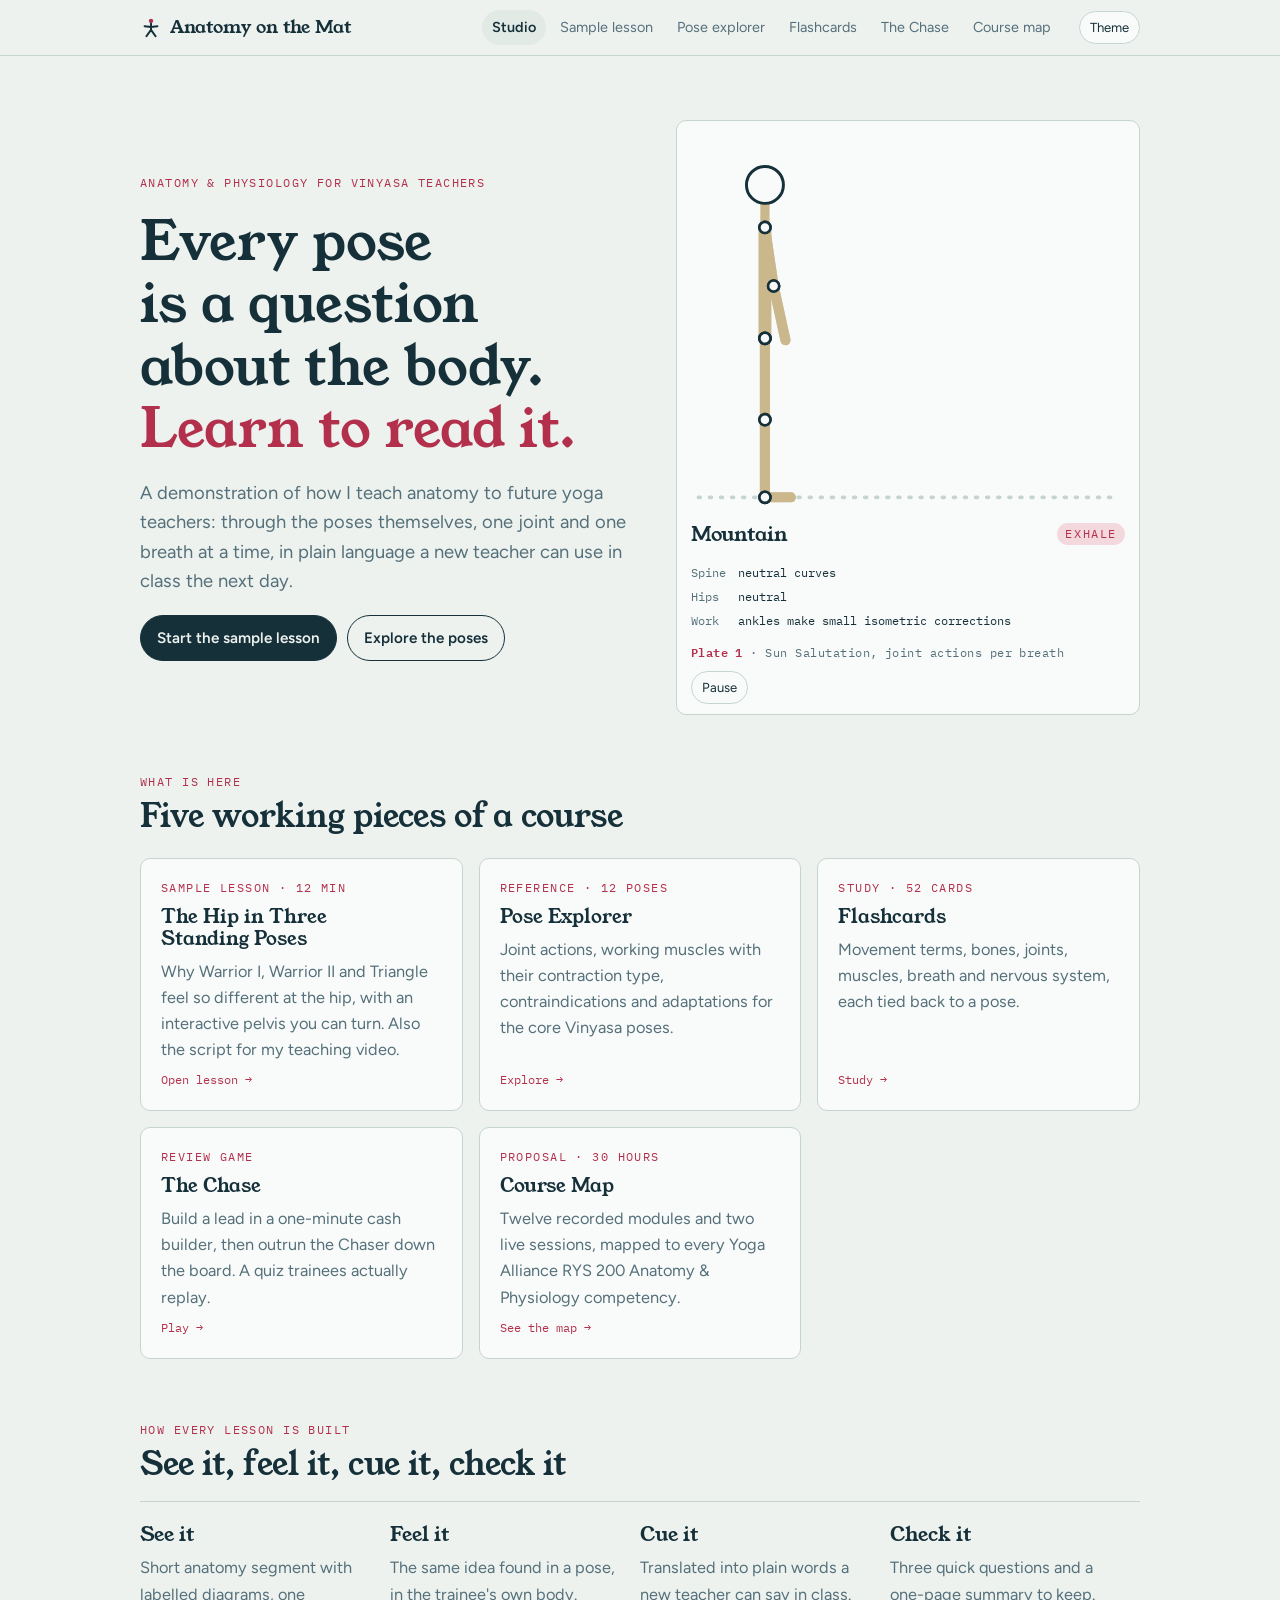
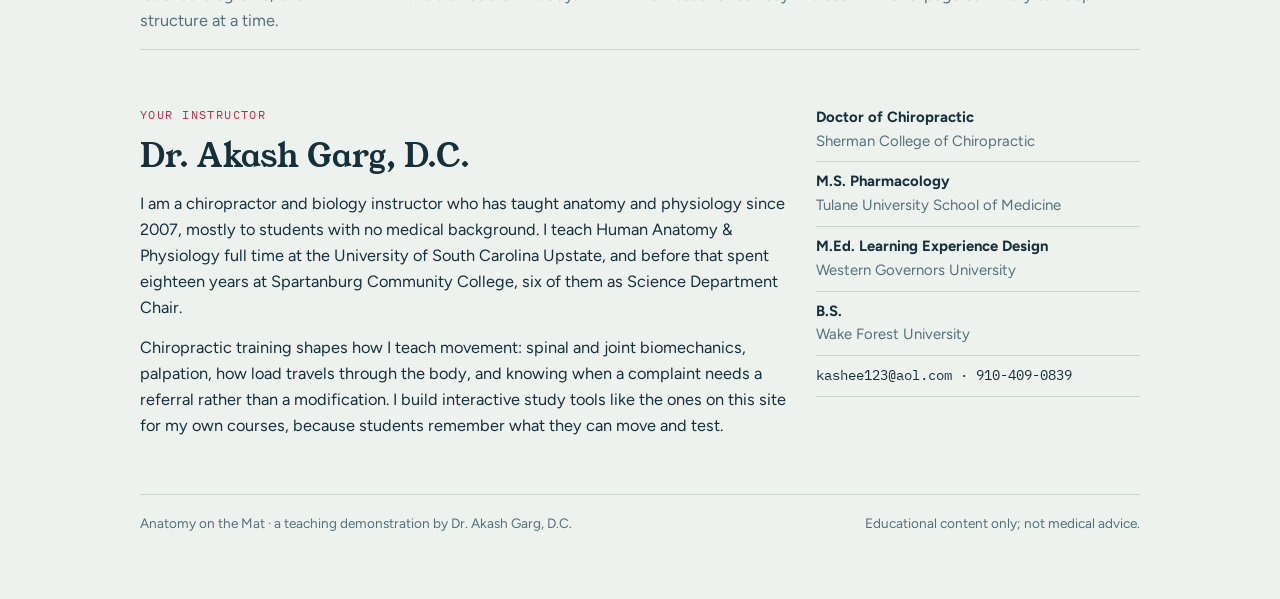
==== index.html @ 94f5f9df "Add Anatomy on the Mat demo site" ====
<!doctype html>
<html lang="en">
<head>
<meta charset="utf-8">
<meta name="viewport" content="width=device-width, initial-scale=1, viewport-fit=cover">
<title>Anatomy on the Mat</title>
<link rel="preconnect" href="https://fonts.googleapis.com">
<link rel="stylesheet" href="https://fonts.googleapis.com/css2?family=Figtree:wght@400;500;600;700&family=IBM+Plex+Mono:wght@400;500&family=Young+Serif&display=swap">
<link rel="stylesheet" href="shared.css">
<style>
.hero{display:grid;grid-template-columns:minmax(0,1.05fr) minmax(0,1fr);gap:clamp(20px,4vw,48px);align-items:center;padding-block:clamp(28px,6vw,64px) 24px}
.hero h1 em{font-style:normal;color:var(--muscle)}
.hero .stack{gap:18px}
.flow{background:var(--surface);border:1px solid var(--line);border-radius:var(--r);padding:14px 14px 10px}
.flow svg{width:100%;height:auto;display:block}
.readout{display:grid;grid-template-columns:auto 1fr;gap:4px 12px;font-family:var(--mono);font-size:.78rem;align-items:baseline}
.readout dt{color:var(--muted)}
.readout dd{margin:0}
.step-name{font-family:var(--display);font-size:1.25rem}
.breath{font-family:var(--mono);font-size:.72rem;letter-spacing:.14em;text-transform:uppercase;padding:2px 8px;border-radius:999px;background:var(--sage-soft);color:var(--sage)}
.breath.ex{background:var(--muscle-soft);color:var(--muscle)}
.grid{display:grid;grid-template-columns:repeat(auto-fit,minmax(min(100%,300px),1fr));gap:16px;margin-top:22px}
.tile{display:flex;flex-direction:column;gap:8px;padding:20px;background:var(--surface);border:1px solid var(--line);border-radius:var(--r);text-decoration:none;color:var(--ink);transition:transform .15s,border-color .15s}
.tile:hover{transform:translateY(-2px);border-color:var(--ink)}
.tile .go{margin-top:auto;font-family:var(--mono);font-size:.78rem;color:var(--muscle)}
.method{display:grid;grid-template-columns:repeat(auto-fit,minmax(min(100%,210px),1fr));gap:0;border-top:1px solid var(--line);margin-top:18px}
.method div{padding:16px 16px 16px 0;border-bottom:1px solid var(--line)}
.method b{font-family:var(--display);font-weight:400;font-size:1.25rem;display:block;margin-bottom:4px}
section{margin-top:56px}
.about{display:grid;grid-template-columns:minmax(0,2fr) minmax(0,1fr);gap:28px}
.creds{list-style:none;padding:0;margin:0;display:flex;flex-direction:column;gap:8px;font-size:.93rem}
.creds li{padding-bottom:8px;border-bottom:1px solid var(--line)}
@media (max-width:760px){.hero,.about{grid-template-columns:1fr}}
</style>
</head>
<body>
<div id="bar"></div>
<main class="wrap">
  <div class="hero">
    <div class="stack">
      <span class="eyebrow">Anatomy &amp; physiology for Vinyasa teachers</span>
      <h1>Every pose is a question about the body. <em>Learn to read it.</em></h1>
      <p class="lede">A demonstration of how I teach anatomy to future yoga teachers: through the poses themselves, one joint and one breath at a time, in plain language a new teacher can use in class the next day.</p>
      <div class="seg" style="gap:10px">
        <a class="btn" href="lesson.html">Start the sample lesson</a>
        <a class="btn ghost" href="poses.html">Explore the poses</a>
      </div>
    </div>
    <figure class="flow" style="margin:0" aria-label="Animated Sun Salutation figure">
      <svg id="flowFig" role="img" aria-label="Stick figure moving through a Sun Salutation"></svg>
      <div style="display:flex;justify-content:space-between;align-items:center;gap:10px;flex-wrap:wrap;margin-top:6px">
        <span class="step-name" id="stepName">Mountain</span>
        <span class="breath" id="breath">Inhale</span>
      </div>
      <dl class="readout" id="readout"></dl>
      <div style="display:flex;justify-content:space-between;align-items:center;margin-top:8px;gap:8px;flex-wrap:wrap">
        <span class="plate-cap"><b>Plate 1</b> · Sun Salutation, joint actions per breath</span>
        <button class="theme-btn" id="pauseBtn" type="button">Pause</button>
      </div>
    </figure>
  </div>

  <section style="margin-top:28px">
    <span class="eyebrow">What is here</span>
    <h2 style="margin-top:6px">Five working pieces of a course</h2>
    <div class="grid">
      <a class="tile" href="lesson.html"><span class="eyebrow">Sample lesson · 12 min</span><h3>The Hip in Three Standing Poses</h3><p class="muted">Why Warrior I, Warrior II and Triangle feel so different at the hip, with an interactive pelvis you can turn. Also the script for my teaching video.</p><span class="go">Open lesson →</span></a>
      <a class="tile" href="poses.html"><span class="eyebrow">Reference · 12 poses</span><h3>Pose Explorer</h3><p class="muted">Joint actions, working muscles with their contraction type, contraindications and adaptations for the core Vinyasa poses.</p><span class="go">Explore →</span></a>
      <a class="tile" href="flashcards.html"><span class="eyebrow">Study · 52 cards</span><h3>Flashcards</h3><p class="muted">Movement terms, bones, joints, muscles, breath and nervous system, each tied back to a pose.</p><span class="go">Study →</span></a>
      <a class="tile" href="chase.html"><span class="eyebrow">Review game</span><h3>The Chase</h3><p class="muted">Build a lead in a one-minute cash builder, then outrun the Chaser down the board. A quiz trainees actually replay.</p><span class="go">Play →</span></a>
      <a class="tile" href="course.html"><span class="eyebrow">Proposal · 30 hours</span><h3>Course Map</h3><p class="muted">Twelve recorded modules and two live sessions, mapped to every Yoga Alliance RYS 200 Anatomy &amp; Physiology competency.</p><span class="go">See the map →</span></a>
    </div>
  </section>

  <section>
    <span class="eyebrow">How every lesson is built</span>
    <h2 style="margin-top:6px">See it, feel it, cue it, check it</h2>
    <div class="method">
      <div><b>See it</b><span class="muted">Short anatomy segment with labelled diagrams, one structure at a time.</span></div>
      <div><b>Feel it</b><span class="muted">The same idea found in a pose, in the trainee's own body.</span></div>
      <div><b>Cue it</b><span class="muted">Translated into plain words a new teacher can say in class.</span></div>
      <div><b>Check it</b><span class="muted">Three quick questions and a one-page summary to keep.</span></div>
    </div>
  </section>

  <section class="about">
    <div class="prose">
      <span class="eyebrow">Your instructor</span>
      <h2>Dr. Akash Garg, D.C.</h2>
      <p>I am a chiropractor and biology instructor who has taught anatomy and physiology since 2007, mostly to students with no medical background. I teach Human Anatomy &amp; Physiology full time at the University of South Carolina Upstate, and before that spent eighteen years at Spartanburg Community College, six of them as Science Department Chair.</p>
      <p>Chiropractic training shapes how I teach movement: spinal and joint biomechanics, palpation, how load travels through the body, and knowing when a complaint needs a referral rather than a modification. I build interactive study tools like the ones on this site for my own courses, because students remember what they can move and test.</p>
    </div>
    <ul class="creds">
      <li><b>Doctor of Chiropractic</b><br><span class="muted">Sherman College of Chiropractic</span></li>
      <li><b>M.S. Pharmacology</b><br><span class="muted">Tulane University School of Medicine</span></li>
      <li><b>M.Ed. Learning Experience Design</b><br><span class="muted">Western Governors University</span></li>
      <li><b>B.S.</b><br><span class="muted">Wake Forest University</span></li>
      <li><span class="mono" style="font-size:.85rem">kashee123@aol.com · 910-409-0839</span></li>
    </ul>
  </section>

  <footer class="foot"><span>Anatomy on the Mat · a teaching demonstration by Dr. Akash Garg, D.C.</span><span>Educational content only; not medical advice.</span></footer>
</main>
<script src="common.js"></script>
<script>
(function(){
  const base={view:"side",neck:90,ftL:0,ftR:0};
  const SEQ=[
    {n:"Mountain",b:"Exhale",a:{...base,trunk:90,uL:-82,fL:-78,uR:-82,fR:-78,tL:-90,sL:-90,tR:-90,sR:-90},
      r:[["Spine","neutral curves"],["Hips","neutral"],["Work","ankles make small isometric corrections"]]},
    {n:"Upward Salute",b:"Inhale",a:{...base,trunk:92,neck:95,uL:95,fL:95,uR:95,fR:95,tL:-90,sL:-90,tR:-90,sR:-90},
      r:[["Shoulders","flexion overhead, scapulae rotate upward"],["Spine","slight extension"],["Breath","ribs lift and widen"]]},
    {n:"Standing Forward Fold",b:"Exhale",a:{...base,trunk:-78,neck:-85,uL:-92,fL:-92,uR:-92,fR:-92,tL:-92,sL:-90,tR:-92,sR:-90},
      r:[["Hips","deep flexion"],["Hamstrings","lengthen"],["Spine","flexion"]]},
    {n:"Plank",b:"Inhale",a:{...base,trunk:19,neck:22,uL:-90,fL:-90,uR:-90,fR:-90,tL:199,sL:199,ftL:-95,tR:199,sR:199,ftR:-95},
      r:[["Core","isometric, body in one line"],["Serratus anterior","holds scapulae on the ribs"],["Wrists","extension under load"]]},
    {n:"Chaturanga",b:"Exhale",a:{...base,trunk:8,neck:10,uL:188,fL:-90,uR:188,fR:-90,tL:188,sL:188,ftL:-95,tR:188,sR:188,ftR:-95},
      r:[["Triceps","eccentric as you lower"],["Elbows","flexion to about 90 degrees"],["Shoulders","stay level with elbows"]]},
    {n:"Cobra",b:"Inhale",a:{...base,trunk:45,neck:60,uL:-105,fL:-60,uR:-105,fR:-60,tL:195,sL:180,ftL:185,tR:195,sR:180,ftR:185},
      r:[["Spine","extension"],["Erector spinae","concentric lift"],["Scapulae","retract and depress"]]},
    {n:"Downward Dog",b:"Exhale",a:{...base,trunk:-40,neck:-40,uL:-50,fL:-55,uR:-50,fR:-55,tL:-110,sL:-100,ftL:-20,tR:-110,sR:-100,ftR:-20},
      r:[["Shoulders","full flexion"],["Hips","flexion"],["Calves & hamstrings","lengthen"]]}
  ];
  const svg=document.getElementById("flowFig"), box=[-40,-196,235,204];
  const norm=d=>((d+540)%360)-180;
  const lerp=(A,B,t)=>{const o={view:"side"};for(const k in A){if(k==="view")continue;o[k]=A[k]+norm(B[k]-A[k])*t;}return o;};
  const ease=t=>t<.5?2*t*t:1-Math.pow(-2*t+2,2)/2;
  let i=0,t0=performance.now(),paused=false;
  const HOLD=1500,MOVE=1300,name=document.getElementById("stepName"),br=document.getElementById("breath"),ro=document.getElementById("readout");
  function label(k){const s=SEQ[k];name.textContent=s.n;br.textContent=s.b;br.classList.toggle("ex",s.b==="Exhale");ro.innerHTML=s.r.map(([a,b])=>`<dt>${a}</dt><dd>${b}</dd>`).join("");}
  label(0); drawFigure(svg,SEQ[0].a,{box});
  const reduce=matchMedia("(prefers-reduced-motion: reduce)").matches;
  function frame(now){
    if(!paused){
      const el=now-t0;
      if(el>HOLD){
        const t=Math.min(1,(el-HOLD)/MOVE), j=(i+1)%SEQ.length;
        drawFigure(svg,lerp(SEQ[i].a,SEQ[j].a,ease(t)),{box});
        if(t>=1){i=j;t0=now;label(i);}
      }
    }
    requestAnimationFrame(frame);
  }
  if(!reduce) requestAnimationFrame(frame);
  else{ document.getElementById("pauseBtn").textContent="Next"; }
  document.getElementById("pauseBtn").addEventListener("click",e=>{
    if(reduce){i=(i+1)%SEQ.length;label(i);drawFigure(svg,SEQ[i].a,{box});return;}
    paused=!paused; e.target.textContent=paused?"Play":"Pause"; if(!paused)t0=performance.now()-HOLD-1;
  });
})();
</script>
</body>
</html>
---- shared.css ----
/* Layout: an anatomy-atlas practice notebook. Left-aligned reading column, figures set as numbered "plates" with mono captions. */
:root{
  --bg:#EDF2EF; --surface:#F9FBFA; --surface-2:#E2EAE6;
  --ink:#16303A; --muted:#55707A; --line:#C6D4CF;
  --muscle:#B3304C; --muscle-soft:#F3D9DE;
  --bone:#CBB78C; --bone-soft:#F1EADA;
  --sage:#2F7359; --sage-soft:#D5E9DF;
  --warn:#9A5B06; --warn-soft:#F7E6C8;
  --display:"Young Serif", Georgia, "Times New Roman", serif;
  --body:"Figtree", system-ui, -apple-system, "Segoe UI", sans-serif;
  --mono:"IBM Plex Mono", ui-monospace, Menlo, Consolas, monospace;
  --r:10px;
  color-scheme:light;
}
@media (prefers-color-scheme:dark){:root:not([data-theme="light"]){
  --bg:#0F1B20; --surface:#15252B; --surface-2:#1C3037;
  --ink:#E3ECE9; --muted:#95ADB3; --line:#2A424A;
  --muscle:#F07F93; --muscle-soft:#3A1F27;
  --bone:#D6C497; --bone-soft:#2E2A1F;
  --sage:#7CC7A6; --sage-soft:#183A30;
  --warn:#F0B764; --warn-soft:#3A2C14;
  color-scheme:dark;}}
:root[data-theme="dark"]{
  --bg:#0F1B20; --surface:#15252B; --surface-2:#1C3037;
  --ink:#E3ECE9; --muted:#95ADB3; --line:#2A424A;
  --muscle:#F07F93; --muscle-soft:#3A1F27;
  --bone:#D6C497; --bone-soft:#2E2A1F;
  --sage:#7CC7A6; --sage-soft:#183A30;
  --warn:#F0B764; --warn-soft:#3A2C14;
  color-scheme:dark;}

*{box-sizing:border-box}
[hidden]{display:none!important}
html{-webkit-text-size-adjust:100%}
body{margin:0;background:var(--bg);color:var(--ink);font-family:var(--body);font-size:1.02rem;line-height:1.6}
a{color:var(--sage);text-underline-offset:3px}
a:focus-visible,button:focus-visible,[tabindex]:focus-visible,summary:focus-visible{outline:3px solid var(--muscle);outline-offset:2px;border-radius:4px}
.wrap{max-width:1080px;margin:0 auto;padding-inline:clamp(16px,4vw,40px);padding-block:0 64px}
h1,h2,h3{font-family:var(--display);font-weight:400;line-height:1.15;text-wrap:balance;margin:0}
h1{font-size:clamp(2.1rem,5vw,3.4rem)}
h2{font-size:clamp(1.5rem,3vw,2rem)}
h3{font-size:1.2rem}
p{margin:0}
.lede{font-size:1.15rem;color:var(--muted);max-width:62ch}
.eyebrow{font-family:var(--mono);font-size:.74rem;letter-spacing:.12em;text-transform:uppercase;color:var(--muscle)}
.mono{font-family:var(--mono)}
.muted{color:var(--muted)}
.stack{display:flex;flex-direction:column;gap:14px}
.prose{max-width:66ch;display:flex;flex-direction:column;gap:14px}
.term{font-family:var(--mono);font-size:.88em;background:var(--bone-soft);padding:.05em .35em;border-radius:4px}

/* top bar */
.bar{position:sticky;top:env(safe-area-inset-top,0px);z-index:20;background:color-mix(in srgb,var(--bg) 88%,transparent);backdrop-filter:blur(8px);border-bottom:1px solid var(--line)}
.bar-in{max-width:1080px;margin:0 auto;padding:10px clamp(16px,4vw,40px);display:flex;align-items:center;gap:18px;flex-wrap:wrap}
.brand{font-family:var(--display);font-size:1.12rem;color:var(--ink);text-decoration:none;display:flex;align-items:center;gap:8px}
.brand svg{flex:none}
.nav{display:flex;gap:4px;flex-wrap:wrap;margin-left:auto}
.nav a{font-size:.9rem;color:var(--muted);text-decoration:none;padding:6px 10px;border-radius:999px}
.nav a:hover{color:var(--ink);background:var(--surface-2)}
.nav a[aria-current="page"]{color:var(--ink);background:var(--surface-2);font-weight:600}
.theme-btn{border:1px solid var(--line);background:var(--surface);color:var(--ink);border-radius:999px;padding:5px 10px;font:inherit;font-size:.82rem;cursor:pointer}

/* plates */
.plate{background:var(--surface);border:1px solid var(--line);border-radius:var(--r);padding:18px;display:flex;flex-direction:column;gap:10px;min-width:0}
.plate-cap{font-family:var(--mono);font-size:.74rem;color:var(--muted);letter-spacing:.04em}
.plate-cap b{color:var(--muscle);font-weight:600}
svg text{font-family:var(--mono)}

/* buttons & chips */
.btn{display:inline-flex;align-items:center;gap:8px;border:1px solid var(--ink);background:var(--ink);color:var(--bg);padding:10px 16px;border-radius:999px;font:inherit;font-weight:600;font-size:.95rem;cursor:pointer;text-decoration:none}
.btn.ghost{background:transparent;color:var(--ink)}
.btn:hover{filter:brightness(1.1)}
.btn[disabled]{opacity:.45;cursor:not-allowed}
.seg{display:flex;flex-wrap:wrap;gap:6px}
.seg button{border:1px solid var(--line);background:var(--surface);color:var(--ink);border-radius:999px;padding:6px 12px;font:inherit;font-size:.88rem;cursor:pointer}
.seg button[aria-pressed="true"]{background:var(--ink);color:var(--bg);border-color:var(--ink)}
.chip{display:inline-block;font-family:var(--mono);font-size:.72rem;padding:2px 8px;border-radius:999px;border:1px solid currentColor;white-space:nowrap}
.c-con{color:var(--muscle)} .c-ecc{color:var(--sage)} .c-iso{color:var(--warn)} .c-len{color:var(--muted)}

table.data{border-collapse:collapse;width:100%;font-size:.93rem}
table.data th{text-align:left;font-family:var(--mono);font-size:.72rem;letter-spacing:.08em;text-transform:uppercase;color:var(--muted);font-weight:500;padding:6px 10px;border-bottom:1px solid var(--line)}
table.data td{padding:8px 10px;border-bottom:1px solid var(--line);vertical-align:top}
.scroll{overflow-x:auto}

.foot{margin-top:56px;padding-top:18px;border-top:1px solid var(--line);font-size:.85rem;color:var(--muted);display:flex;gap:16px;flex-wrap:wrap;justify-content:space-between}
@media (prefers-reduced-motion:reduce){*{animation:none!important;transition:none!important}}
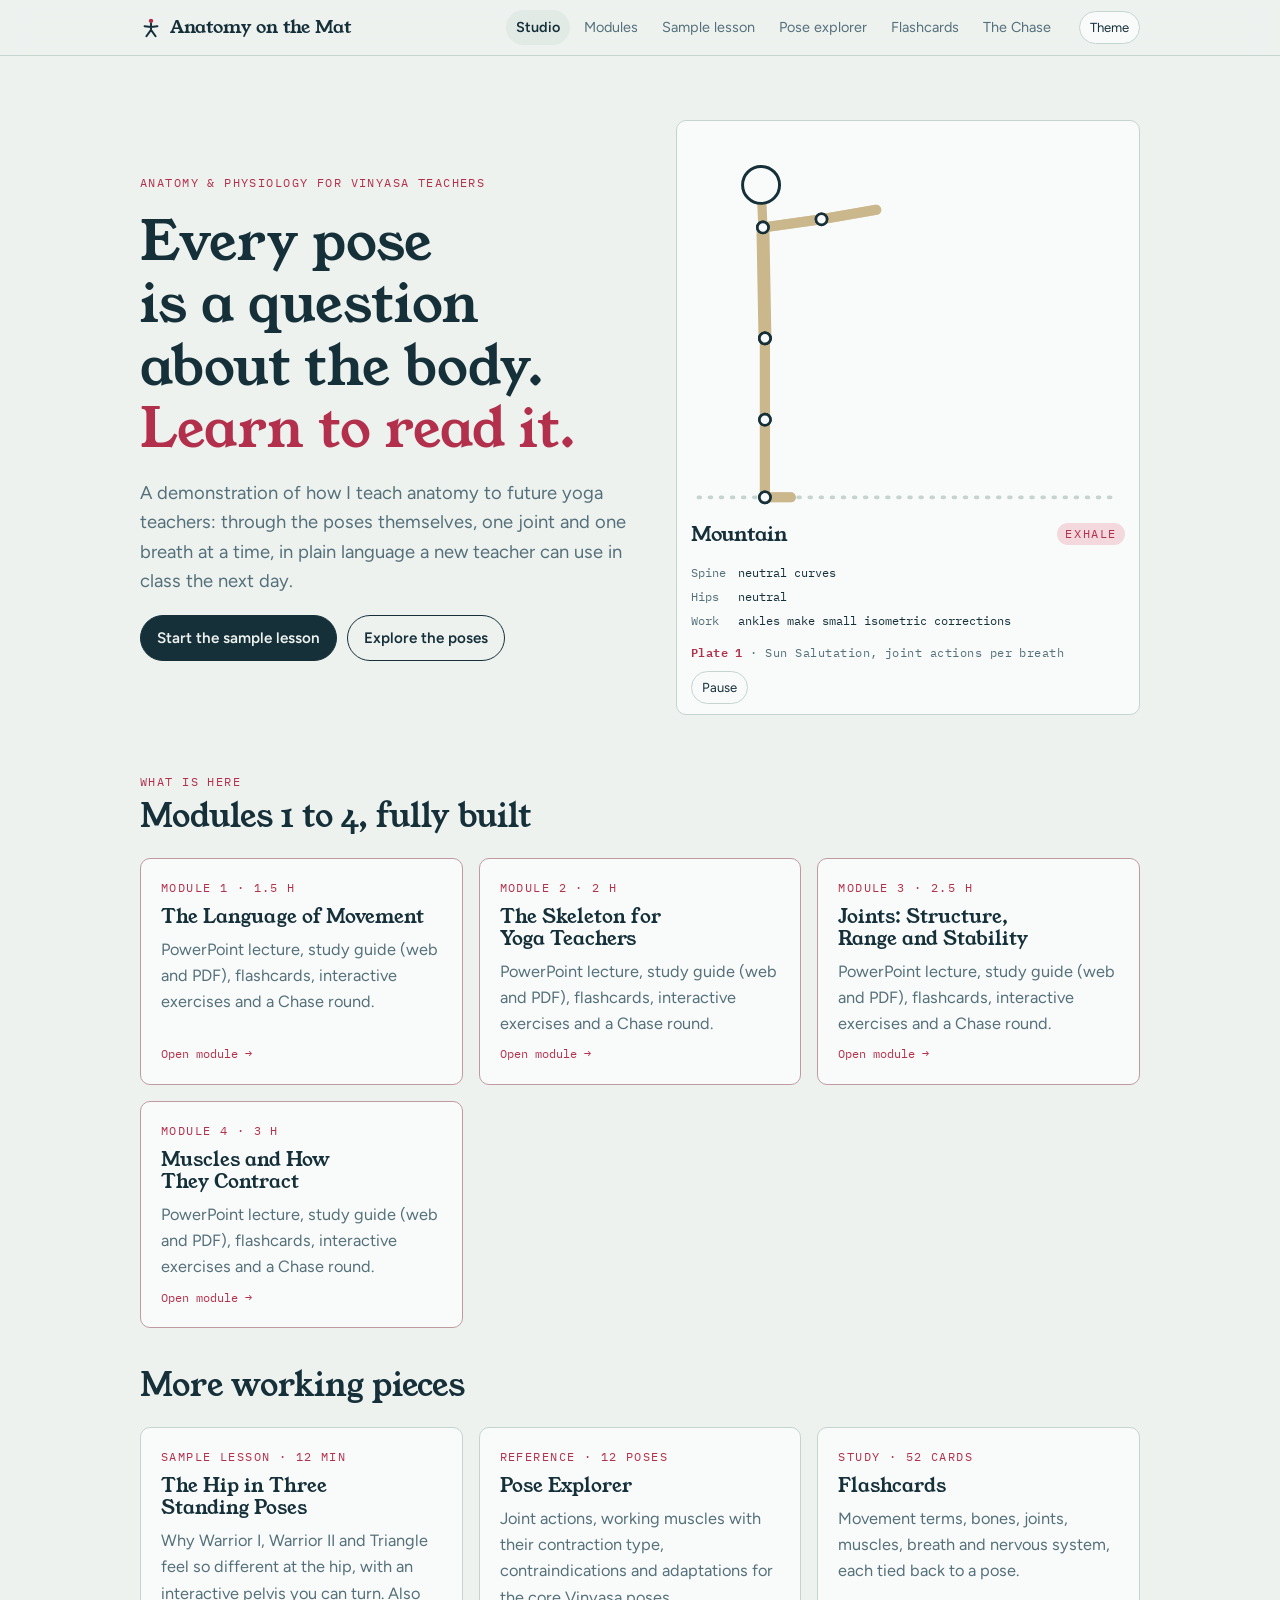
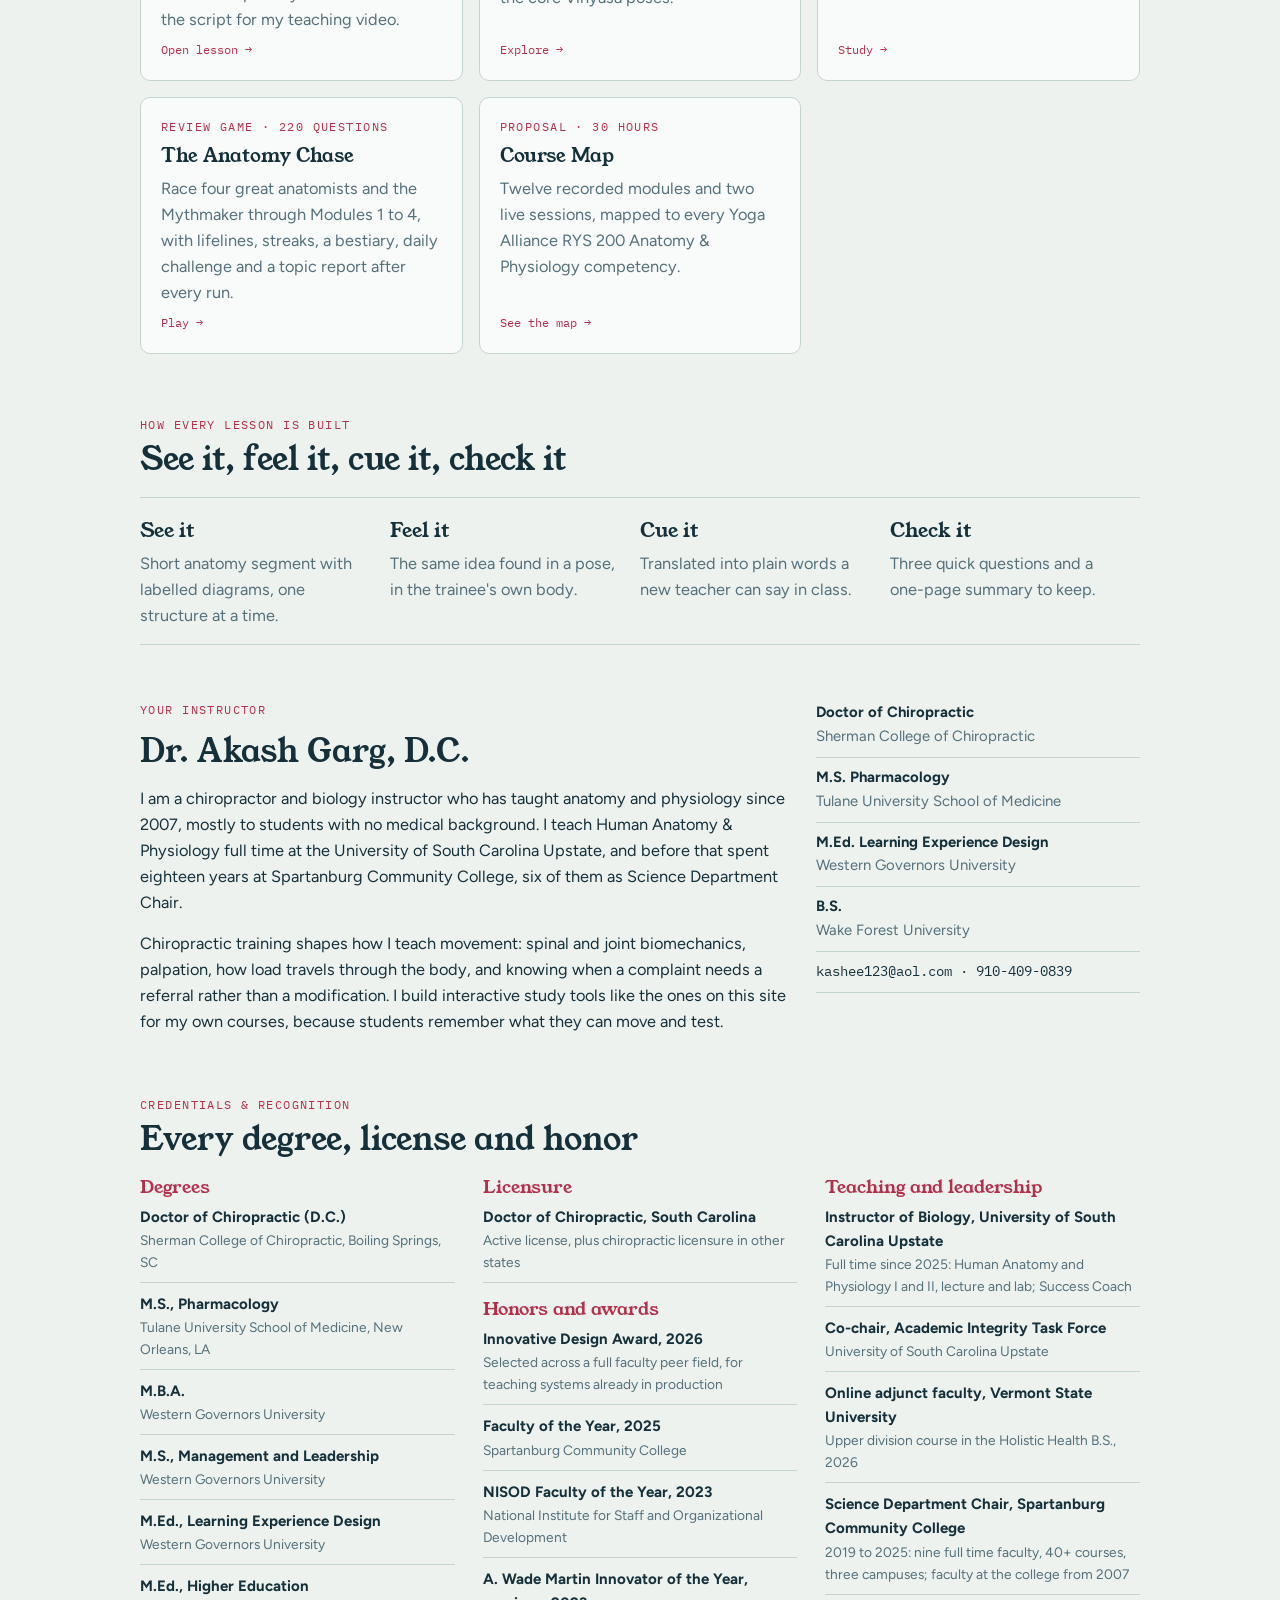
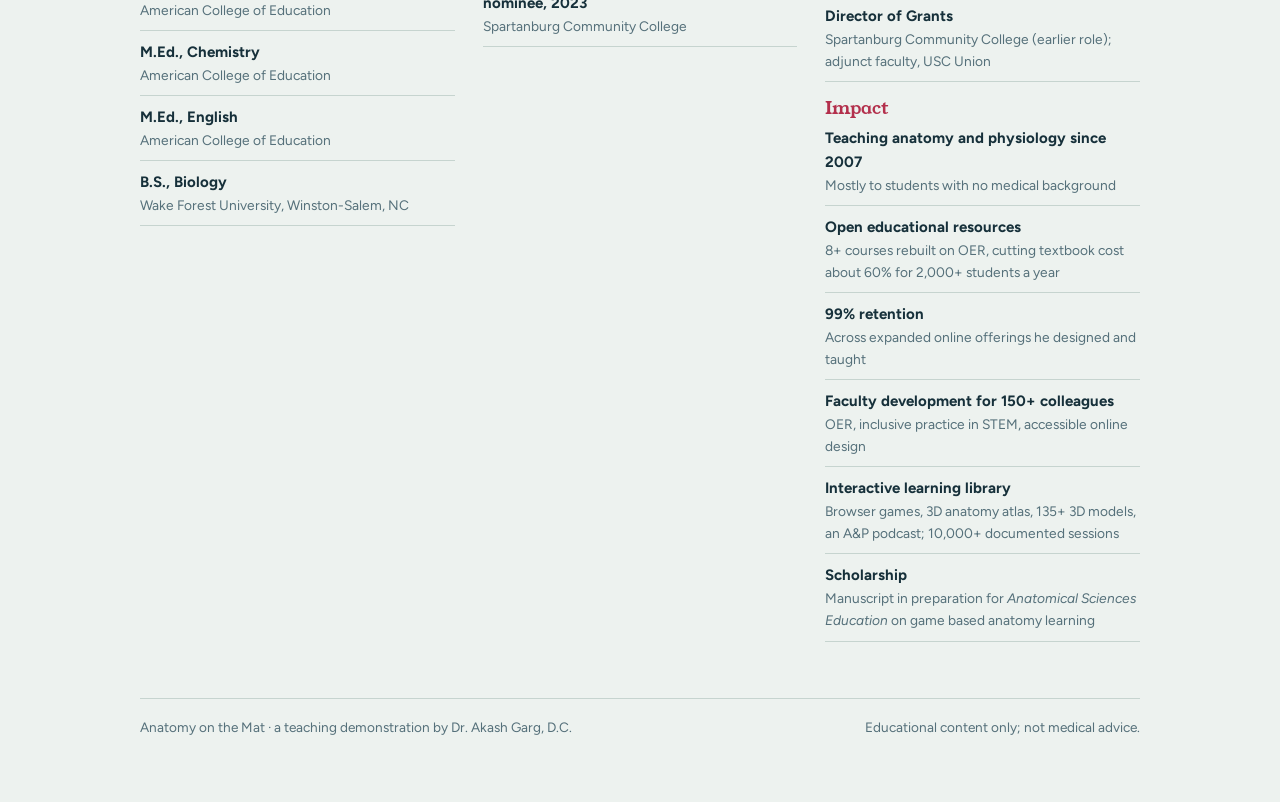
==== commit dc87fd14: "Add Modules 1-4, full credentials, and the real Anatomy Chase" ====
--- a/index.html
+++ b/index.html
@@ -30,6 +30,13 @@
 .about{display:grid;grid-template-columns:minmax(0,2fr) minmax(0,1fr);gap:28px}
 .creds{list-style:none;padding:0;margin:0;display:flex;flex-direction:column;gap:8px;font-size:.93rem}
 .creds li{padding-bottom:8px;border-bottom:1px solid var(--line)}
+.cgrid{display:grid;grid-template-columns:repeat(auto-fit,minmax(min(100%,300px),1fr));gap:28px;margin-top:18px}
+.cgrid h3{font-size:1.1rem;margin:16px 0 8px;color:var(--muscle)}
+.cgrid h3:first-child{margin-top:0}
+.cgrid ul{list-style:none;padding:0;margin:0;display:flex;flex-direction:column;gap:9px}
+.cgrid li{padding-bottom:9px;border-bottom:1px solid var(--line);font-size:.94rem}
+.cgrid li span{display:block;color:var(--muted);font-size:.86rem}
+.grid.mods .tile{border-color:color-mix(in srgb,var(--muscle) 35%,var(--line))}
 @media (max-width:760px){.hero,.about{grid-template-columns:1fr}}
 </style>
 </head>
@@ -62,12 +69,14 @@
 
   <section style="margin-top:28px">
     <span class="eyebrow">What is here</span>
-    <h2 style="margin-top:6px">Five working pieces of a course</h2>
+    <h2 style="margin-top:6px">Modules 1 to 4, fully built</h2>
+    <div class="grid mods"><a class="tile" href="module1.html"><span class="eyebrow">Module 1 · 1.5 h</span><h3>The Language of Movement</h3><p class="muted">PowerPoint lecture, study guide (web and PDF), flashcards, interactive exercises and a Chase round.</p><span class="go">Open module →</span></a><a class="tile" href="module2.html"><span class="eyebrow">Module 2 · 2 h</span><h3>The Skeleton for Yoga Teachers</h3><p class="muted">PowerPoint lecture, study guide (web and PDF), flashcards, interactive exercises and a Chase round.</p><span class="go">Open module →</span></a><a class="tile" href="module3.html"><span class="eyebrow">Module 3 · 2.5 h</span><h3>Joints: Structure, Range and Stability</h3><p class="muted">PowerPoint lecture, study guide (web and PDF), flashcards, interactive exercises and a Chase round.</p><span class="go">Open module →</span></a><a class="tile" href="module4.html"><span class="eyebrow">Module 4 · 3 h</span><h3>Muscles and How They Contract</h3><p class="muted">PowerPoint lecture, study guide (web and PDF), flashcards, interactive exercises and a Chase round.</p><span class="go">Open module →</span></a></div>
+    <h2 style="margin-top:40px">More working pieces</h2>
     <div class="grid">
       <a class="tile" href="lesson.html"><span class="eyebrow">Sample lesson · 12 min</span><h3>The Hip in Three Standing Poses</h3><p class="muted">Why Warrior I, Warrior II and Triangle feel so different at the hip, with an interactive pelvis you can turn. Also the script for my teaching video.</p><span class="go">Open lesson →</span></a>
       <a class="tile" href="poses.html"><span class="eyebrow">Reference · 12 poses</span><h3>Pose Explorer</h3><p class="muted">Joint actions, working muscles with their contraction type, contraindications and adaptations for the core Vinyasa poses.</p><span class="go">Explore →</span></a>
       <a class="tile" href="flashcards.html"><span class="eyebrow">Study · 52 cards</span><h3>Flashcards</h3><p class="muted">Movement terms, bones, joints, muscles, breath and nervous system, each tied back to a pose.</p><span class="go">Study →</span></a>
-      <a class="tile" href="chase.html"><span class="eyebrow">Review game</span><h3>The Chase</h3><p class="muted">Build a lead in a one-minute cash builder, then outrun the Chaser down the board. A quiz trainees actually replay.</p><span class="go">Play →</span></a>
+      <a class="tile" href="chase/index.html"><span class="eyebrow">Review game · 220 questions</span><h3>The Anatomy Chase</h3><p class="muted">Race four great anatomists and the Mythmaker through Modules 1 to 4, with lifelines, streaks, a bestiary, daily challenge and a topic report after every run.</p><span class="go">Play →</span></a>
       <a class="tile" href="course.html"><span class="eyebrow">Proposal · 30 hours</span><h3>Course Map</h3><p class="muted">Twelve recorded modules and two live sessions, mapped to every Yoga Alliance RYS 200 Anatomy &amp; Physiology competency.</p><span class="go">See the map →</span></a>
     </div>
   </section>
@@ -97,6 +106,49 @@
       <li><b>B.S.</b><br><span class="muted">Wake Forest University</span></li>
       <li><span class="mono" style="font-size:.85rem">kashee123@aol.com · 910-409-0839</span></li>
     </ul>
+  </section>
+
+
+  <section class="creds-full" id="credentials">
+    <span class="eyebrow">Credentials &amp; recognition</span>
+    <h2 style="margin-top:6px">Every degree, license and honor</h2>
+    <div class="cgrid">
+      <div><h3>Degrees</h3><ul>
+        <li><b>Doctor of Chiropractic (D.C.)</b><span>Sherman College of Chiropractic, Boiling Springs, SC</span></li>
+        <li><b>M.S., Pharmacology</b><span>Tulane University School of Medicine, New Orleans, LA</span></li>
+        <li><b>M.B.A.</b><span>Western Governors University</span></li>
+        <li><b>M.S., Management and Leadership</b><span>Western Governors University</span></li>
+        <li><b>M.Ed., Learning Experience Design</b><span>Western Governors University</span></li>
+        <li><b>M.Ed., Higher Education</b><span>American College of Education</span></li>
+        <li><b>M.Ed., Chemistry</b><span>American College of Education</span></li>
+        <li><b>M.Ed., English</b><span>American College of Education</span></li>
+        <li><b>B.S., Biology</b><span>Wake Forest University, Winston-Salem, NC</span></li>
+      </ul></div>
+      <div><h3>Licensure</h3><ul>
+        <li><b>Doctor of Chiropractic, South Carolina</b><span>Active license, plus chiropractic licensure in other states</span></li>
+      </ul>
+      <h3>Honors and awards</h3><ul>
+        <li><b>Innovative Design Award, 2026</b><span>Selected across a full faculty peer field, for teaching systems already in production</span></li>
+        <li><b>Faculty of the Year, 2025</b><span>Spartanburg Community College</span></li>
+        <li><b>NISOD Faculty of the Year, 2023</b><span>National Institute for Staff and Organizational Development</span></li>
+        <li><b>A. Wade Martin Innovator of the Year, nominee, 2023</b><span>Spartanburg Community College</span></li>
+      </ul></div>
+      <div><h3>Teaching and leadership</h3><ul>
+        <li><b>Instructor of Biology, University of South Carolina Upstate</b><span>Full time since 2025: Human Anatomy and Physiology I and II, lecture and lab; Success Coach</span></li>
+        <li><b>Co-chair, Academic Integrity Task Force</b><span>University of South Carolina Upstate</span></li>
+        <li><b>Online adjunct faculty, Vermont State University</b><span>Upper division course in the Holistic Health B.S., 2026</span></li>
+        <li><b>Science Department Chair, Spartanburg Community College</b><span>2019 to 2025: nine full time faculty, 40+ courses, three campuses; faculty at the college from 2007</span></li>
+        <li><b>Director of Grants</b><span>Spartanburg Community College (earlier role); adjunct faculty, USC Union</span></li>
+      </ul>
+      <h3>Impact</h3><ul>
+        <li><b>Teaching anatomy and physiology since 2007</b><span>Mostly to students with no medical background</span></li>
+        <li><b>Open educational resources</b><span>8+ courses rebuilt on OER, cutting textbook cost about 60% for 2,000+ students a year</span></li>
+        <li><b>99% retention</b><span>Across expanded online offerings he designed and taught</span></li>
+        <li><b>Faculty development for 150+ colleagues</b><span>OER, inclusive practice in STEM, accessible online design</span></li>
+        <li><b>Interactive learning library</b><span>Browser games, 3D anatomy atlas, 135+ 3D models, an A&amp;P podcast; 10,000+ documented sessions</span></li>
+        <li><b>Scholarship</b><span>Manuscript in preparation for <i>Anatomical Sciences Education</i> on game based anatomy learning</span></li>
+      </ul></div>
+    </div>
   </section>
 
   <footer class="foot"><span>Anatomy on the Mat · a teaching demonstration by Dr. Akash Garg, D.C.</span><span>Educational content only; not medical advice.</span></footer>
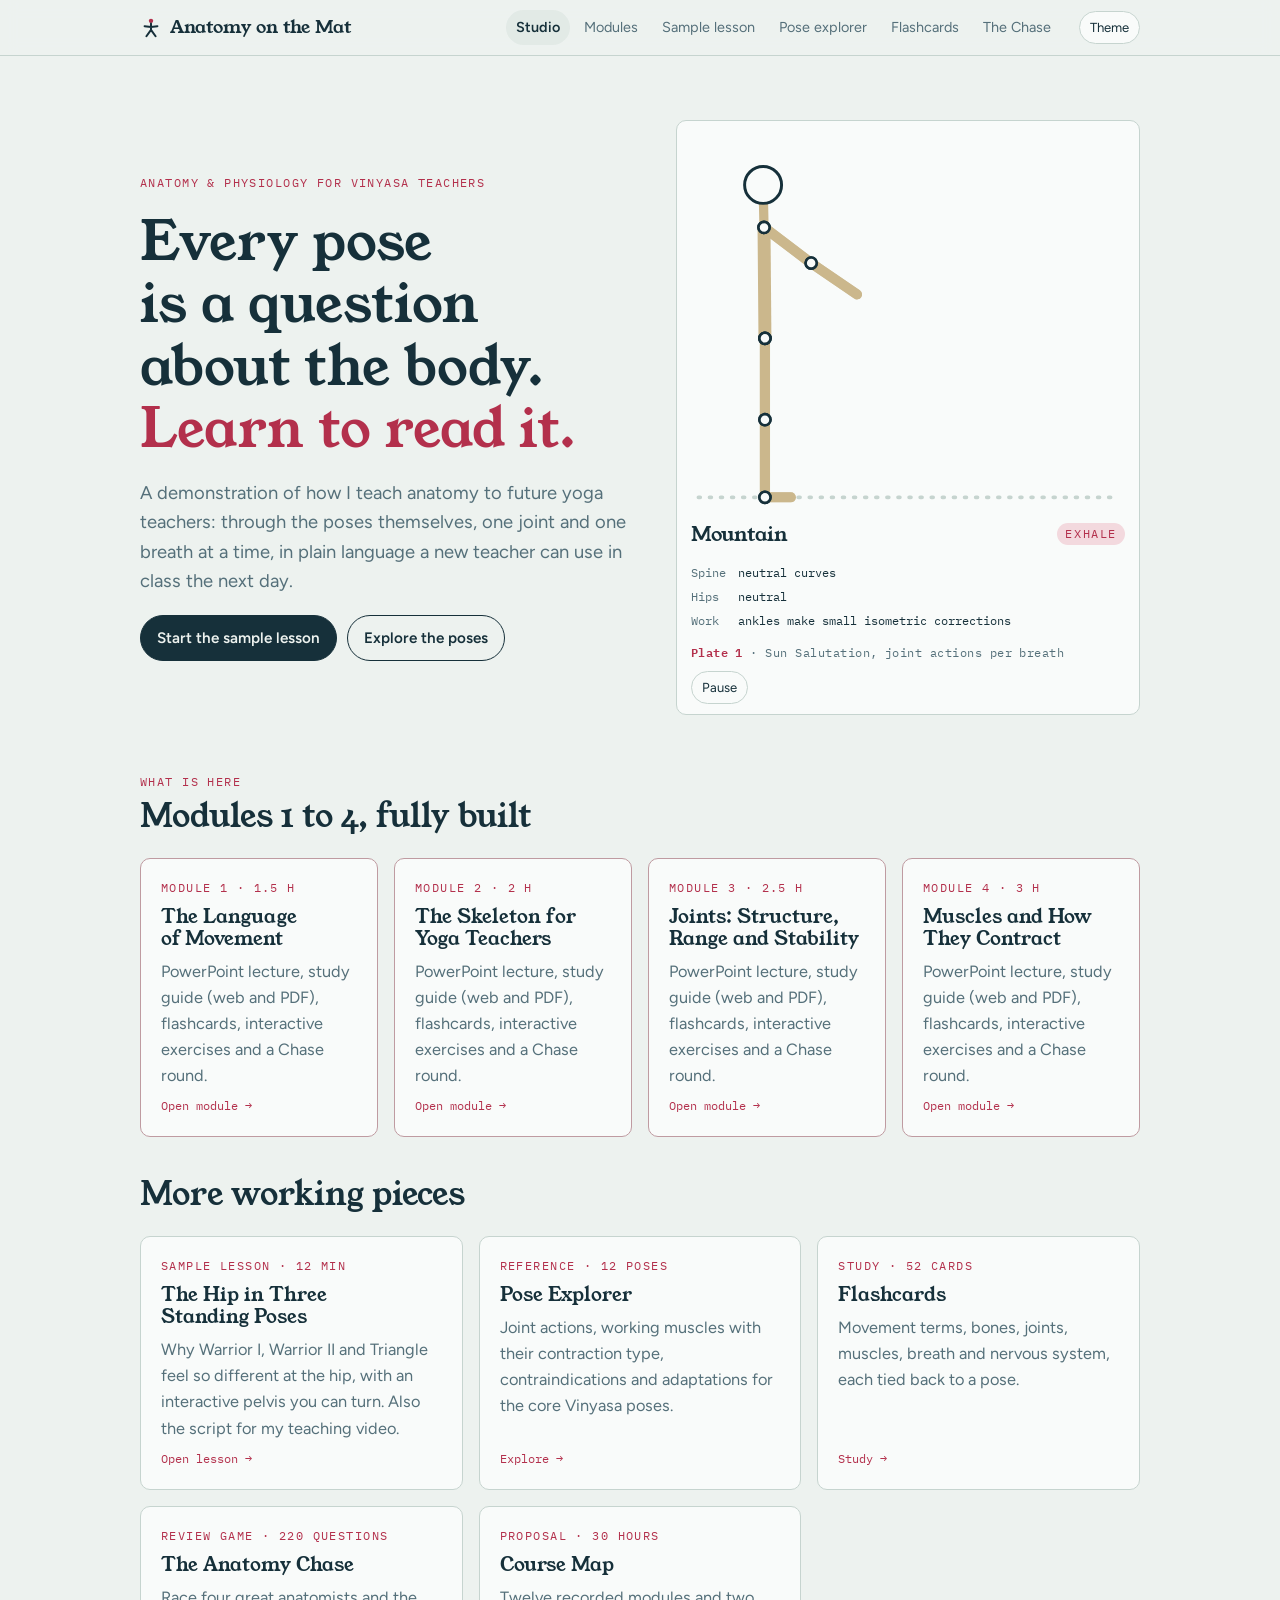
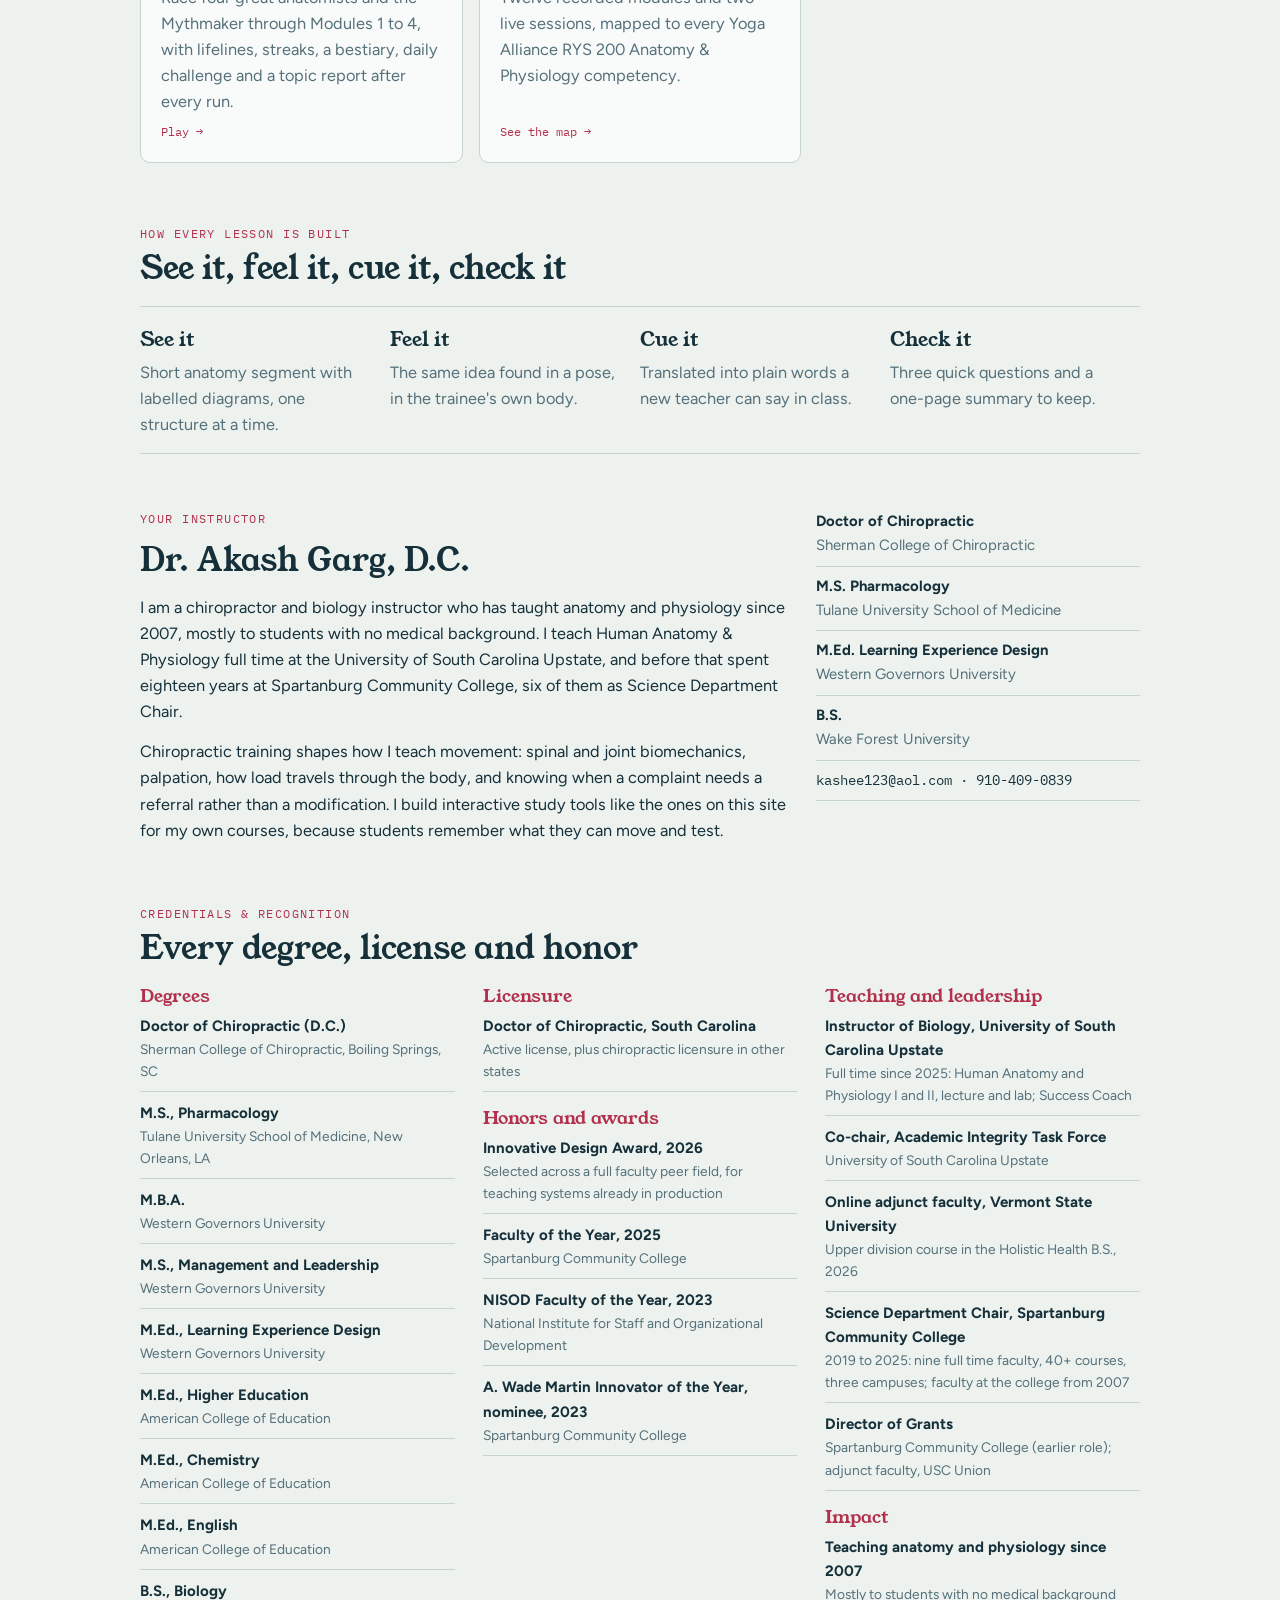
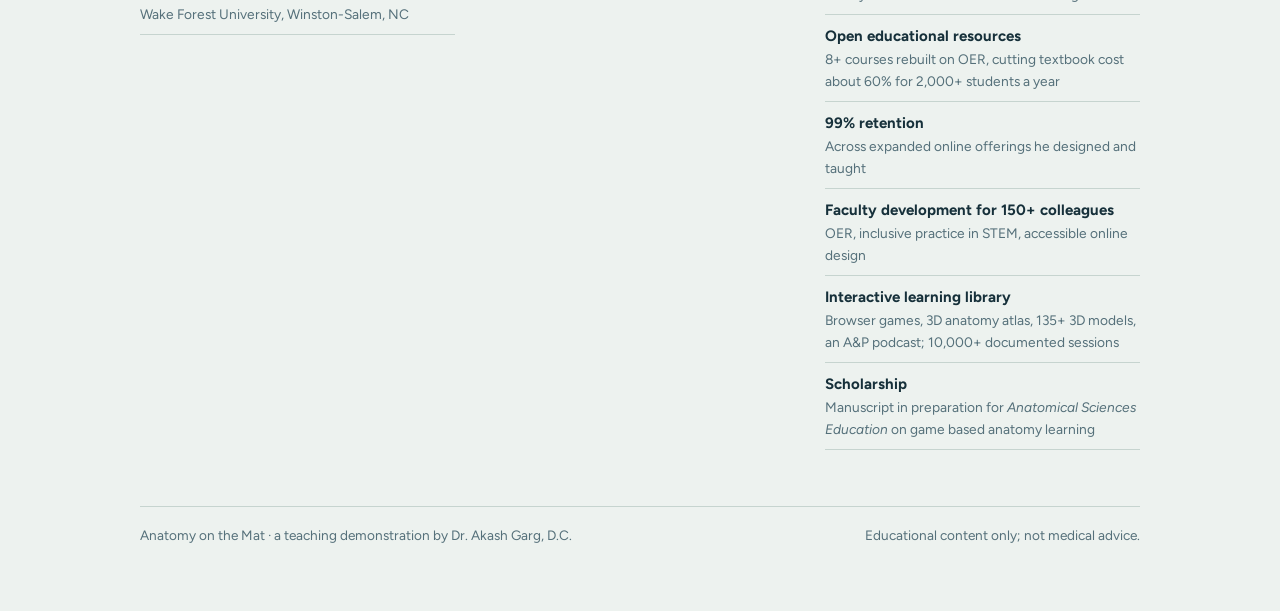
==== commit 683214fa: "Accuracy review fixes, mobile nav, metadata, notes-free slides" ====
--- a/index.html
+++ b/index.html
@@ -4,6 +4,12 @@
 <meta charset="utf-8">
 <meta name="viewport" content="width=device-width, initial-scale=1, viewport-fit=cover">
 <title>Anatomy on the Mat</title>
+<link rel="icon" href="data:image/svg+xml,%3Csvg xmlns=%22http://www.w3.org/2000/svg%22 viewBox=%220 0 24 24%22%3E%3Crect width=%2224%22 height=%2224%22 rx=%225%22 fill=%22%2316303A%22/%3E%3Ccircle cx=%2212%22 cy=%225%22 r=%222.4%22 fill=%22%23F07F93%22/%3E%3Cpath d=%22M12 8v6M5 11l7 1 7-1M12 14l-5 6M12 14l5 6%22 stroke=%22%23E3ECE9%22 stroke-width=%222.2%22 stroke-linecap=%22round%22 fill=%22none%22/%3E%3C/svg%3E">
+<meta name="description" content="Anatomy and physiology for yoga teachers, taught through the poses by Dr. Akash Garg, D.C.: four complete modules, a sample lesson, pose explorer, flashcards and the Anatomy Chase review game.">
+<meta property="og:title" content="Anatomy on the Mat">
+<meta property="og:description" content="Anatomy and physiology for yoga teachers, taught through the poses by Dr. Akash Garg, D.C.: four complete modules, a sample lesson, pose explorer, flashcards and the Anatomy Chase review game.">
+<meta property="og:type" content="website">
+<meta name="theme-color" content="#16303A">
 <link rel="preconnect" href="https://fonts.googleapis.com">
 <link rel="stylesheet" href="https://fonts.googleapis.com/css2?family=Figtree:wght@400;500;600;700&family=IBM+Plex+Mono:wght@400;500&family=Young+Serif&display=swap">
 <link rel="stylesheet" href="shared.css">
@@ -36,6 +42,7 @@
 .cgrid ul{list-style:none;padding:0;margin:0;display:flex;flex-direction:column;gap:9px}
 .cgrid li{padding-bottom:9px;border-bottom:1px solid var(--line);font-size:.94rem}
 .cgrid li span{display:block;color:var(--muted);font-size:.86rem}
+.grid.mods{grid-template-columns:repeat(auto-fit,minmax(min(100%,220px),1fr))}
 .grid.mods .tile{border-color:color-mix(in srgb,var(--muscle) 35%,var(--line))}
 @media (max-width:760px){.hero,.about{grid-template-columns:1fr}}
 </style>
--- a/shared.css
+++ b/shared.css
@@ -58,6 +58,13 @@
 .nav a{font-size:.9rem;color:var(--muted);text-decoration:none;padding:6px 10px;border-radius:999px}
 .nav a:hover{color:var(--ink);background:var(--surface-2)}
 .nav a[aria-current="page"]{color:var(--ink);background:var(--surface-2);font-weight:600}
+@media (max-width:700px){
+  .bar-in{gap:6px 10px;padding-block:8px 6px}
+  .theme-btn{margin-left:auto}
+  .nav{order:3;width:100%;margin-left:0;flex-wrap:nowrap;overflow-x:auto;scrollbar-width:none;-webkit-overflow-scrolling:touch}
+  .nav::-webkit-scrollbar{display:none}
+  .nav a{white-space:nowrap;padding:5px 10px}
+}
 .theme-btn{border:1px solid var(--line);background:var(--surface);color:var(--ink);border-radius:999px;padding:5px 10px;font:inherit;font-size:.82rem;cursor:pointer}
 
 /* plates */
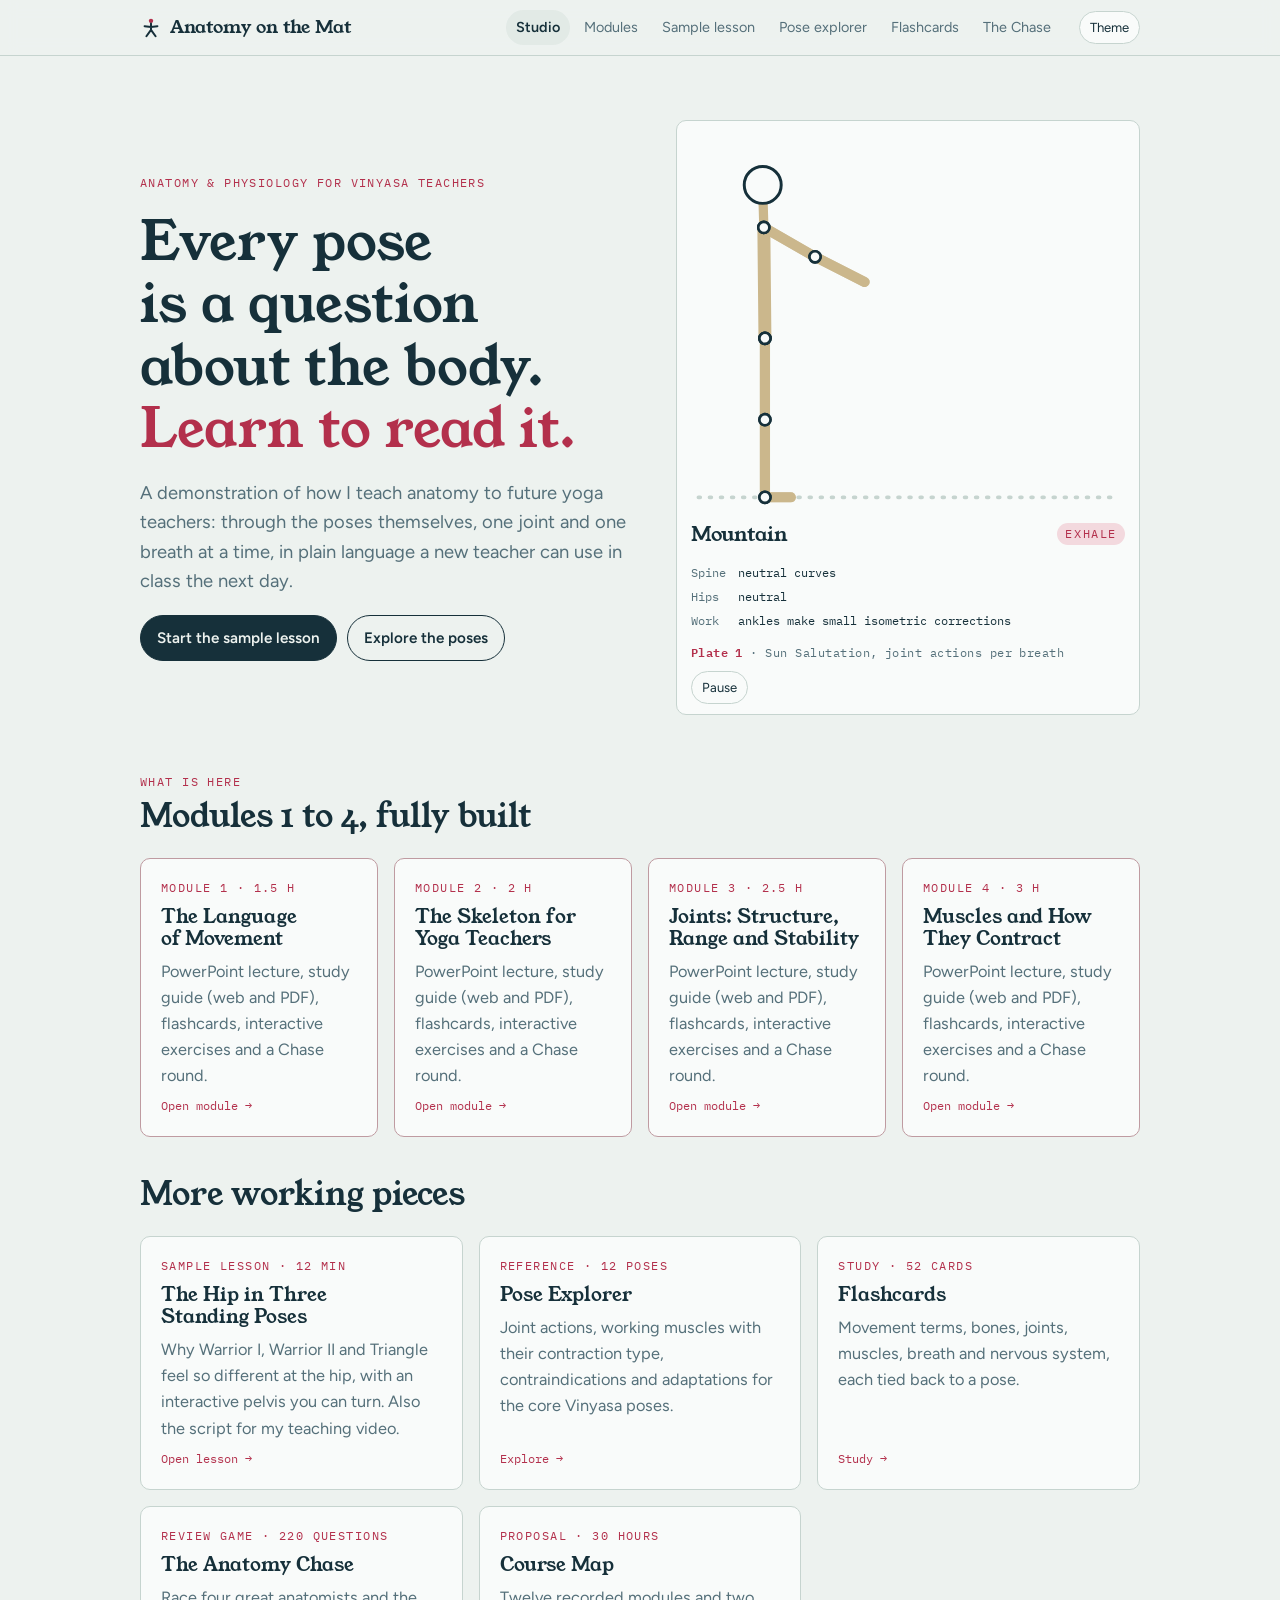
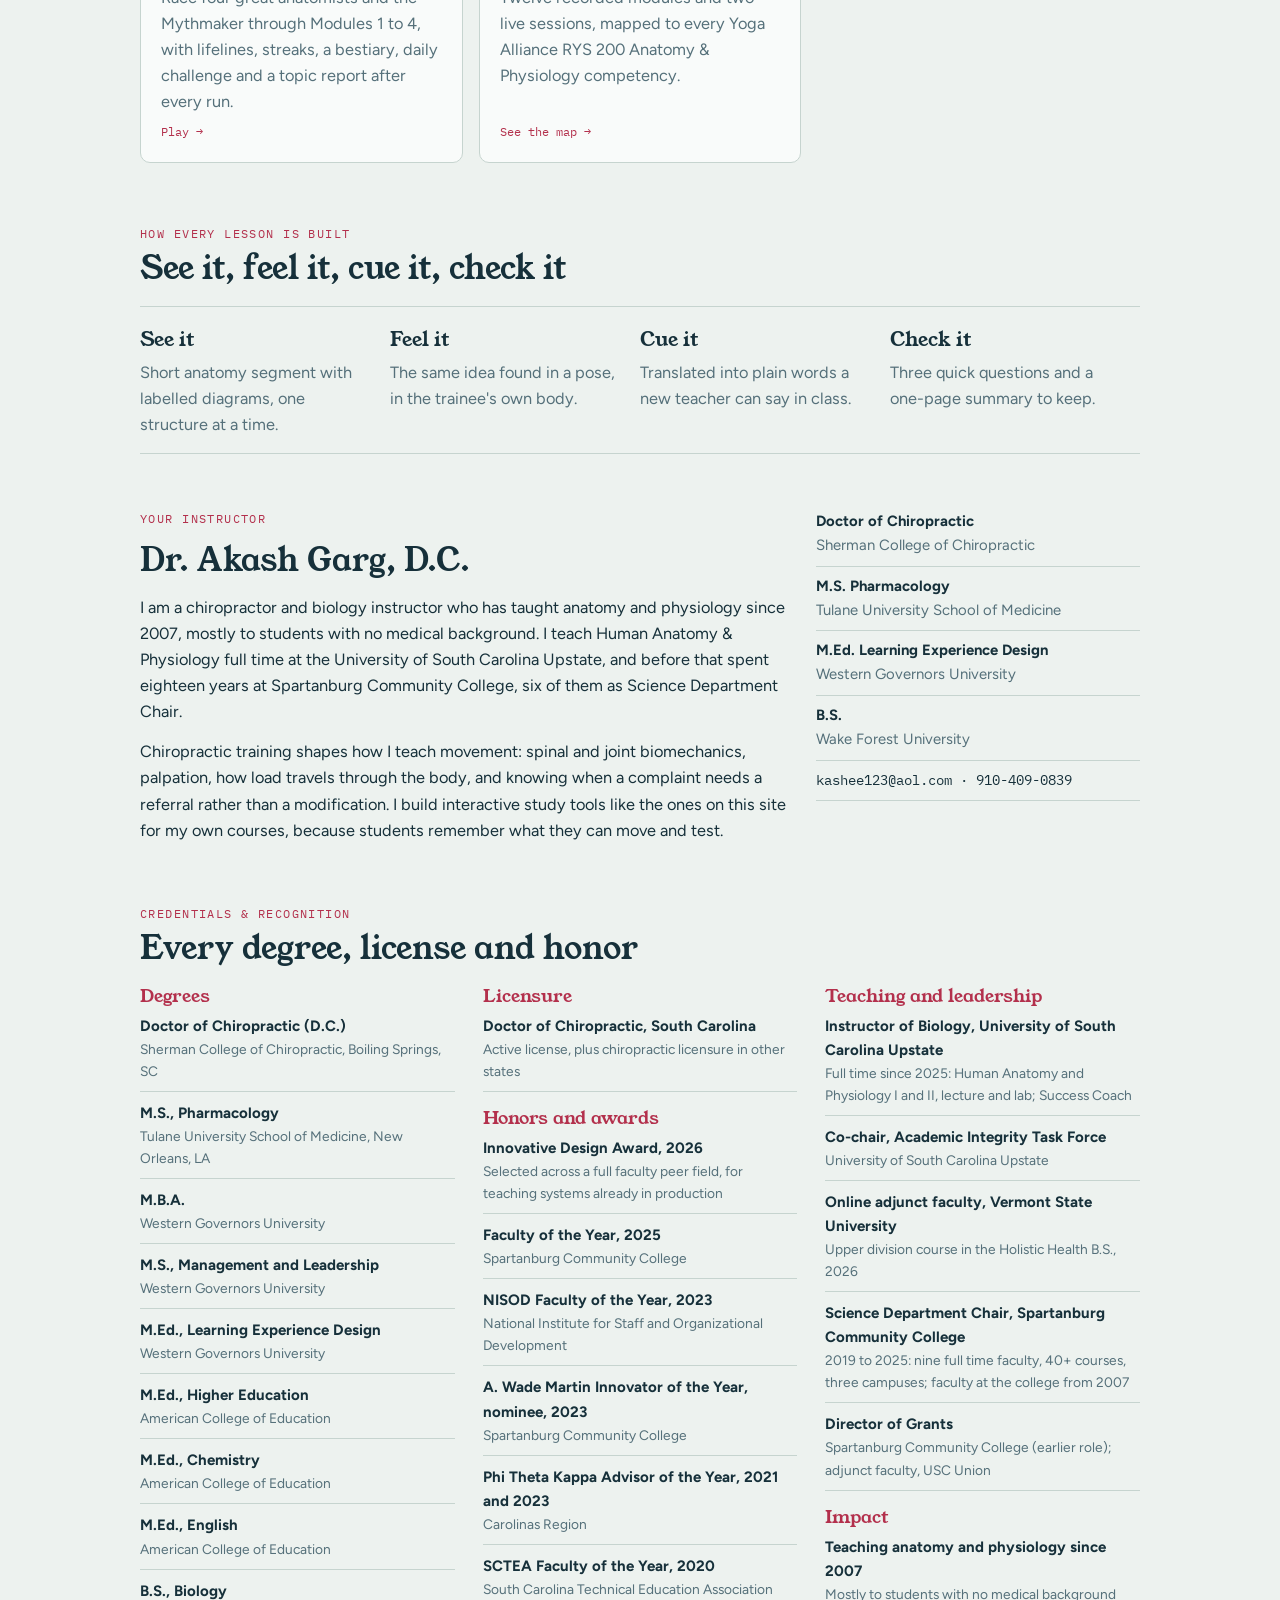
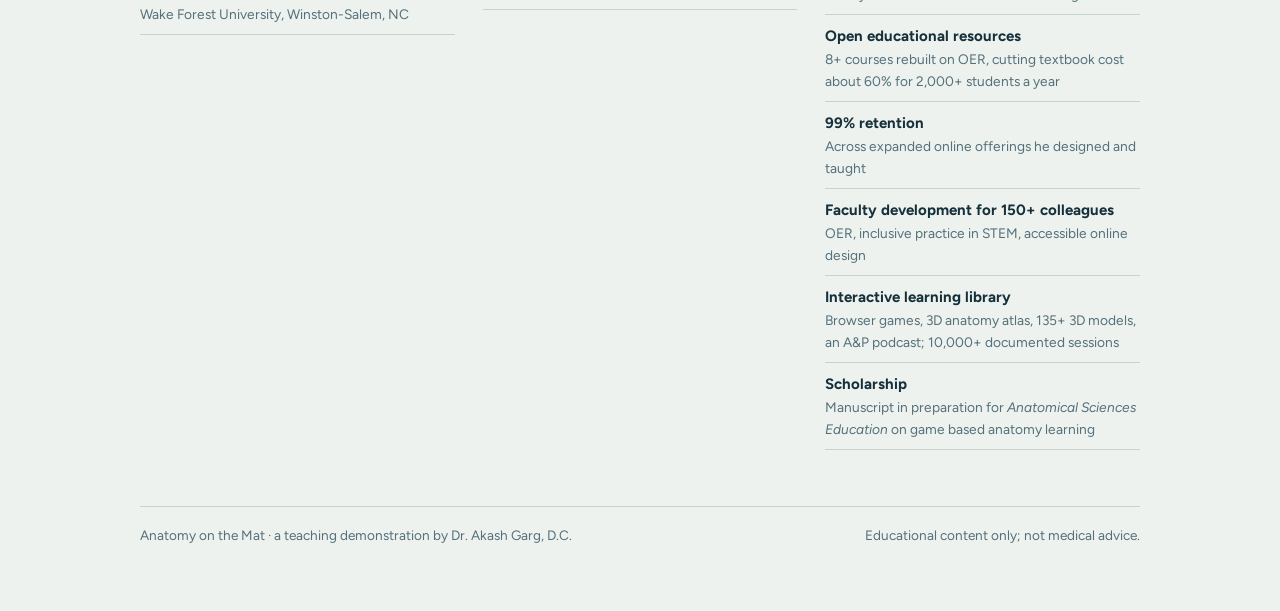
==== commit c85b3069: "Add files via upload" ====
--- a/index.html
+++ b/index.html
@@ -139,6 +139,8 @@
         <li><b>Faculty of the Year, 2025</b><span>Spartanburg Community College</span></li>
         <li><b>NISOD Faculty of the Year, 2023</b><span>National Institute for Staff and Organizational Development</span></li>
         <li><b>A. Wade Martin Innovator of the Year, nominee, 2023</b><span>Spartanburg Community College</span></li>
+        <li><b>Phi Theta Kappa Advisor of the Year, 2021 and 2023</b><span>Carolinas Region</span></li>
+        <li><b>SCTEA Faculty of the Year, 2020</b><span>South Carolina Technical Education Association</span></li>
       </ul></div>
       <div><h3>Teaching and leadership</h3><ul>
         <li><b>Instructor of Biology, University of South Carolina Upstate</b><span>Full time since 2025: Human Anatomy and Physiology I and II, lecture and lab; Success Coach</span></li>
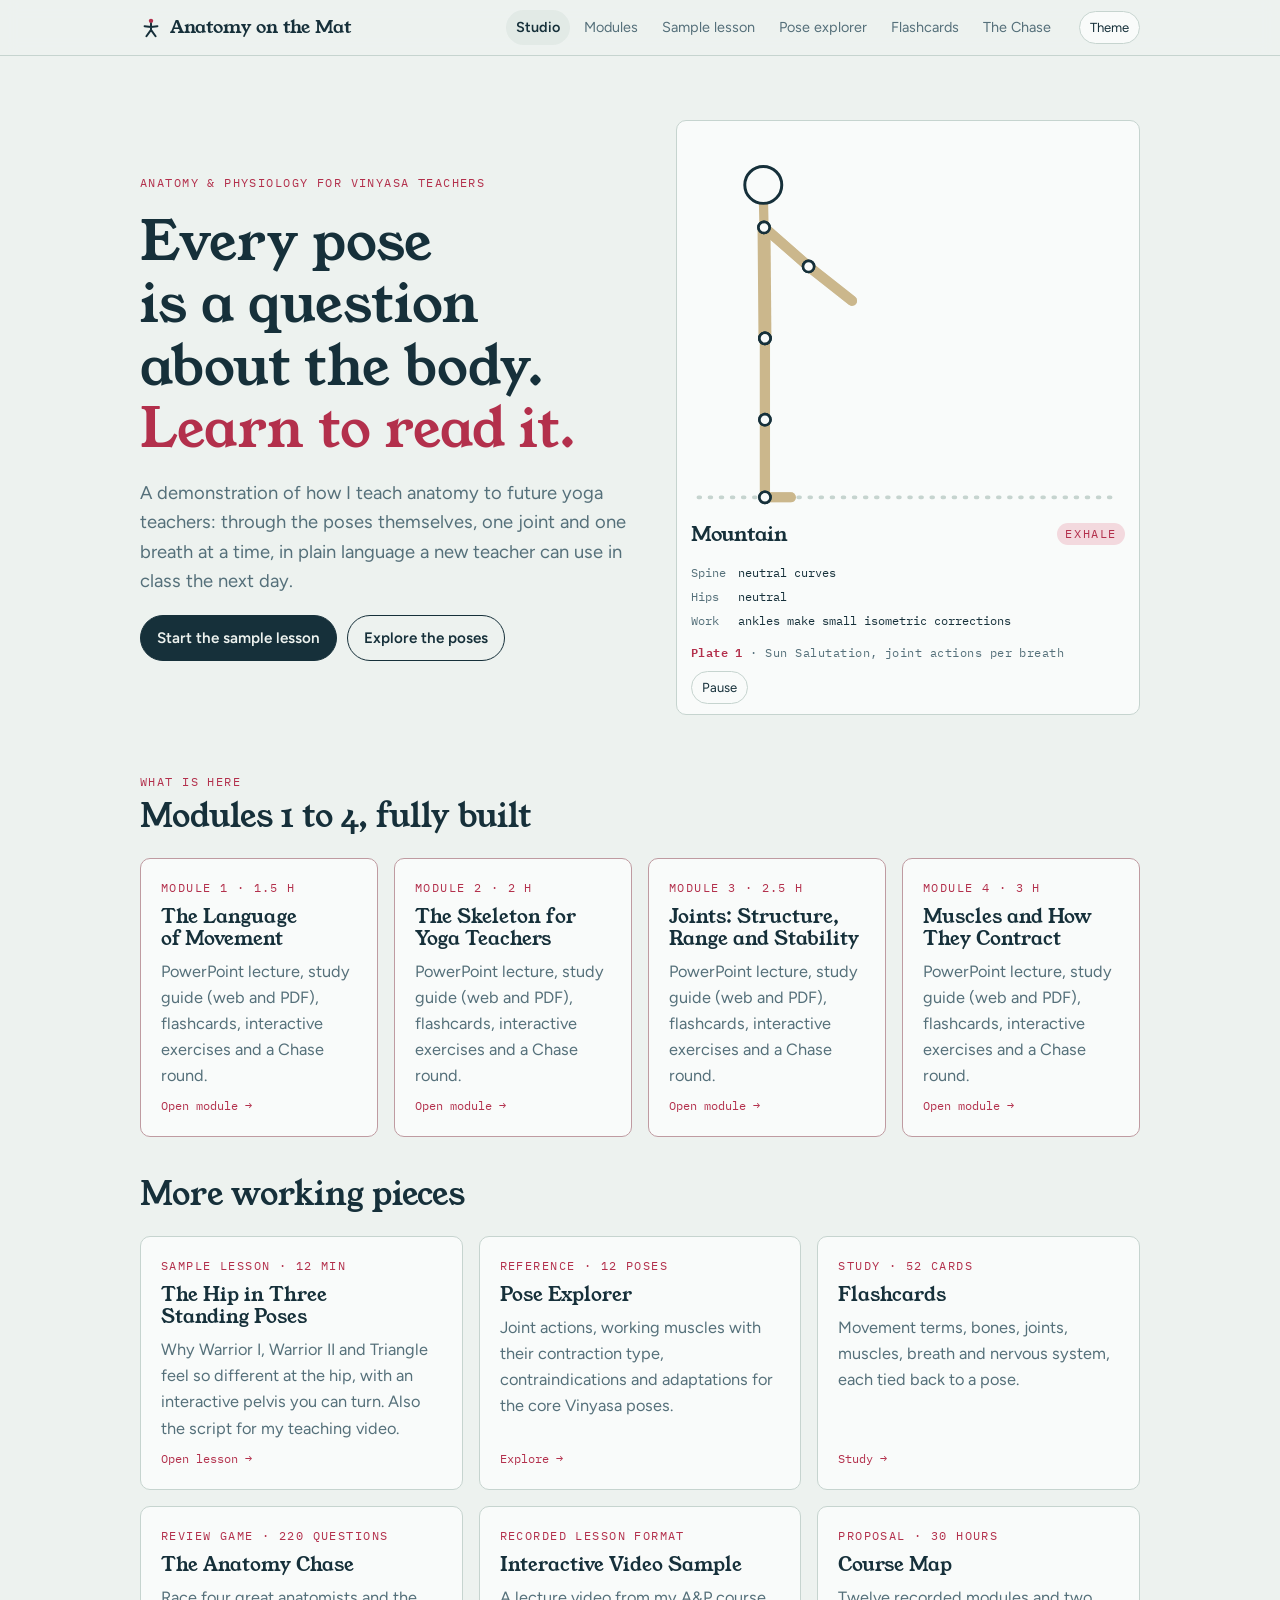
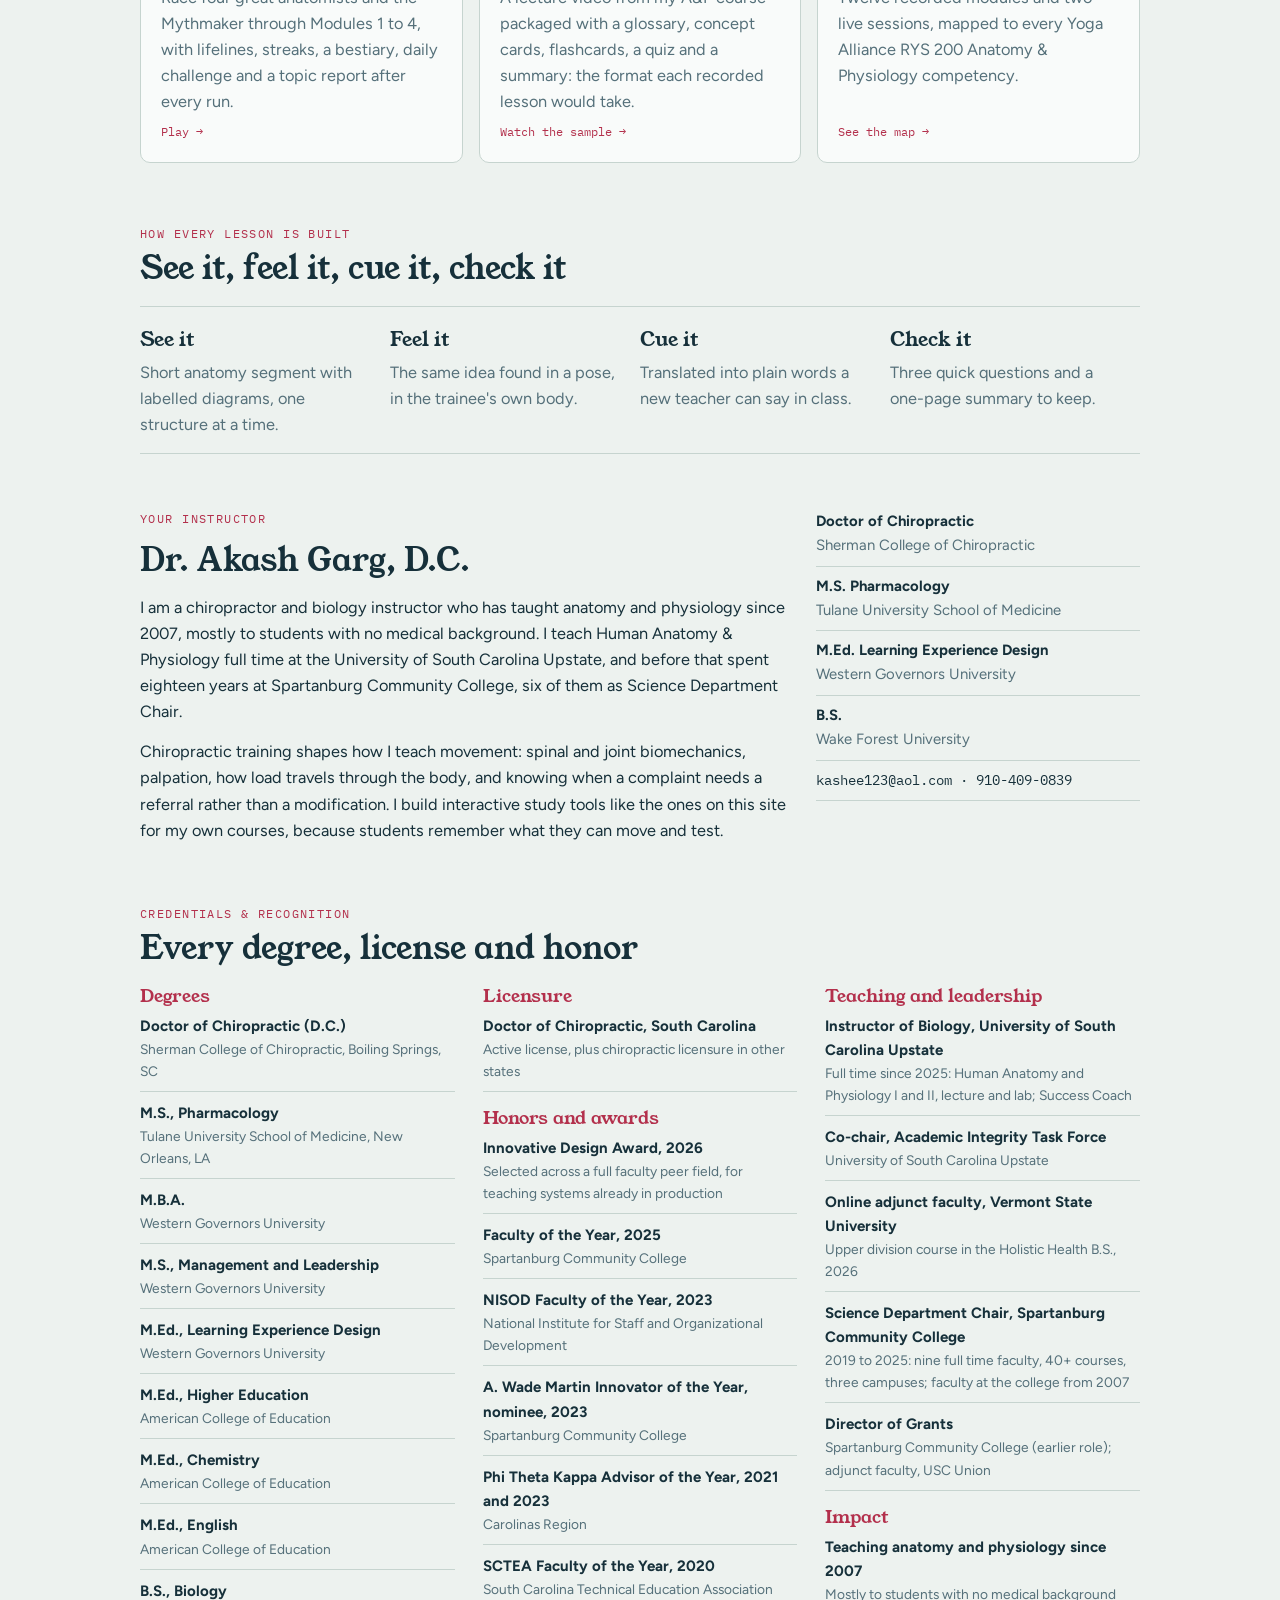
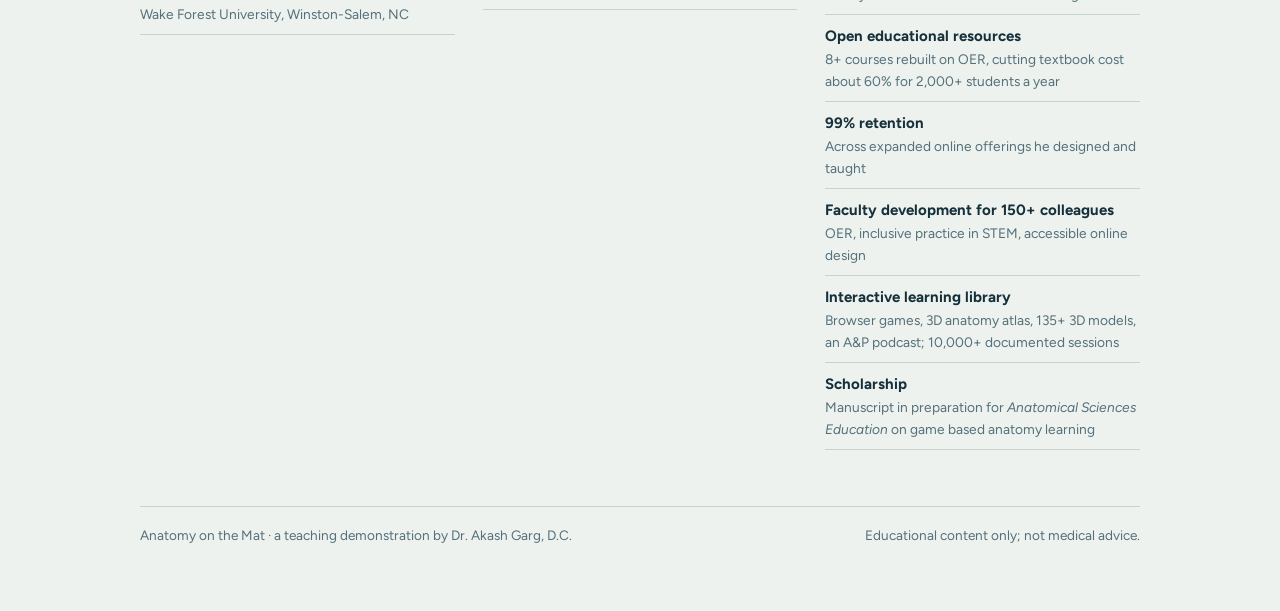
==== commit a7332679: "Add files via upload" ====
--- a/index.html
+++ b/index.html
@@ -84,6 +84,7 @@
       <a class="tile" href="poses.html"><span class="eyebrow">Reference · 12 poses</span><h3>Pose Explorer</h3><p class="muted">Joint actions, working muscles with their contraction type, contraindications and adaptations for the core Vinyasa poses.</p><span class="go">Explore →</span></a>
       <a class="tile" href="flashcards.html"><span class="eyebrow">Study · 52 cards</span><h3>Flashcards</h3><p class="muted">Movement terms, bones, joints, muscles, breath and nervous system, each tied back to a pose.</p><span class="go">Study →</span></a>
       <a class="tile" href="chase/index.html"><span class="eyebrow">Review game · 220 questions</span><h3>The Anatomy Chase</h3><p class="muted">Race four great anatomists and the Mythmaker through Modules 1 to 4, with lifelines, streaks, a bestiary, daily challenge and a topic report after every run.</p><span class="go">Play →</span></a>
+      <a class="tile" href="lesson.html#video"><span class="eyebrow">Recorded lesson format</span><h3>Interactive Video Sample</h3><p class="muted">A lecture video from my A&amp;P course packaged with a glossary, concept cards, flashcards, a quiz and a summary: the format each recorded lesson would take.</p><span class="go">Watch the sample →</span></a>
       <a class="tile" href="course.html"><span class="eyebrow">Proposal · 30 hours</span><h3>Course Map</h3><p class="muted">Twelve recorded modules and two live sessions, mapped to every Yoga Alliance RYS 200 Anatomy &amp; Physiology competency.</p><span class="go">See the map →</span></a>
     </div>
   </section>
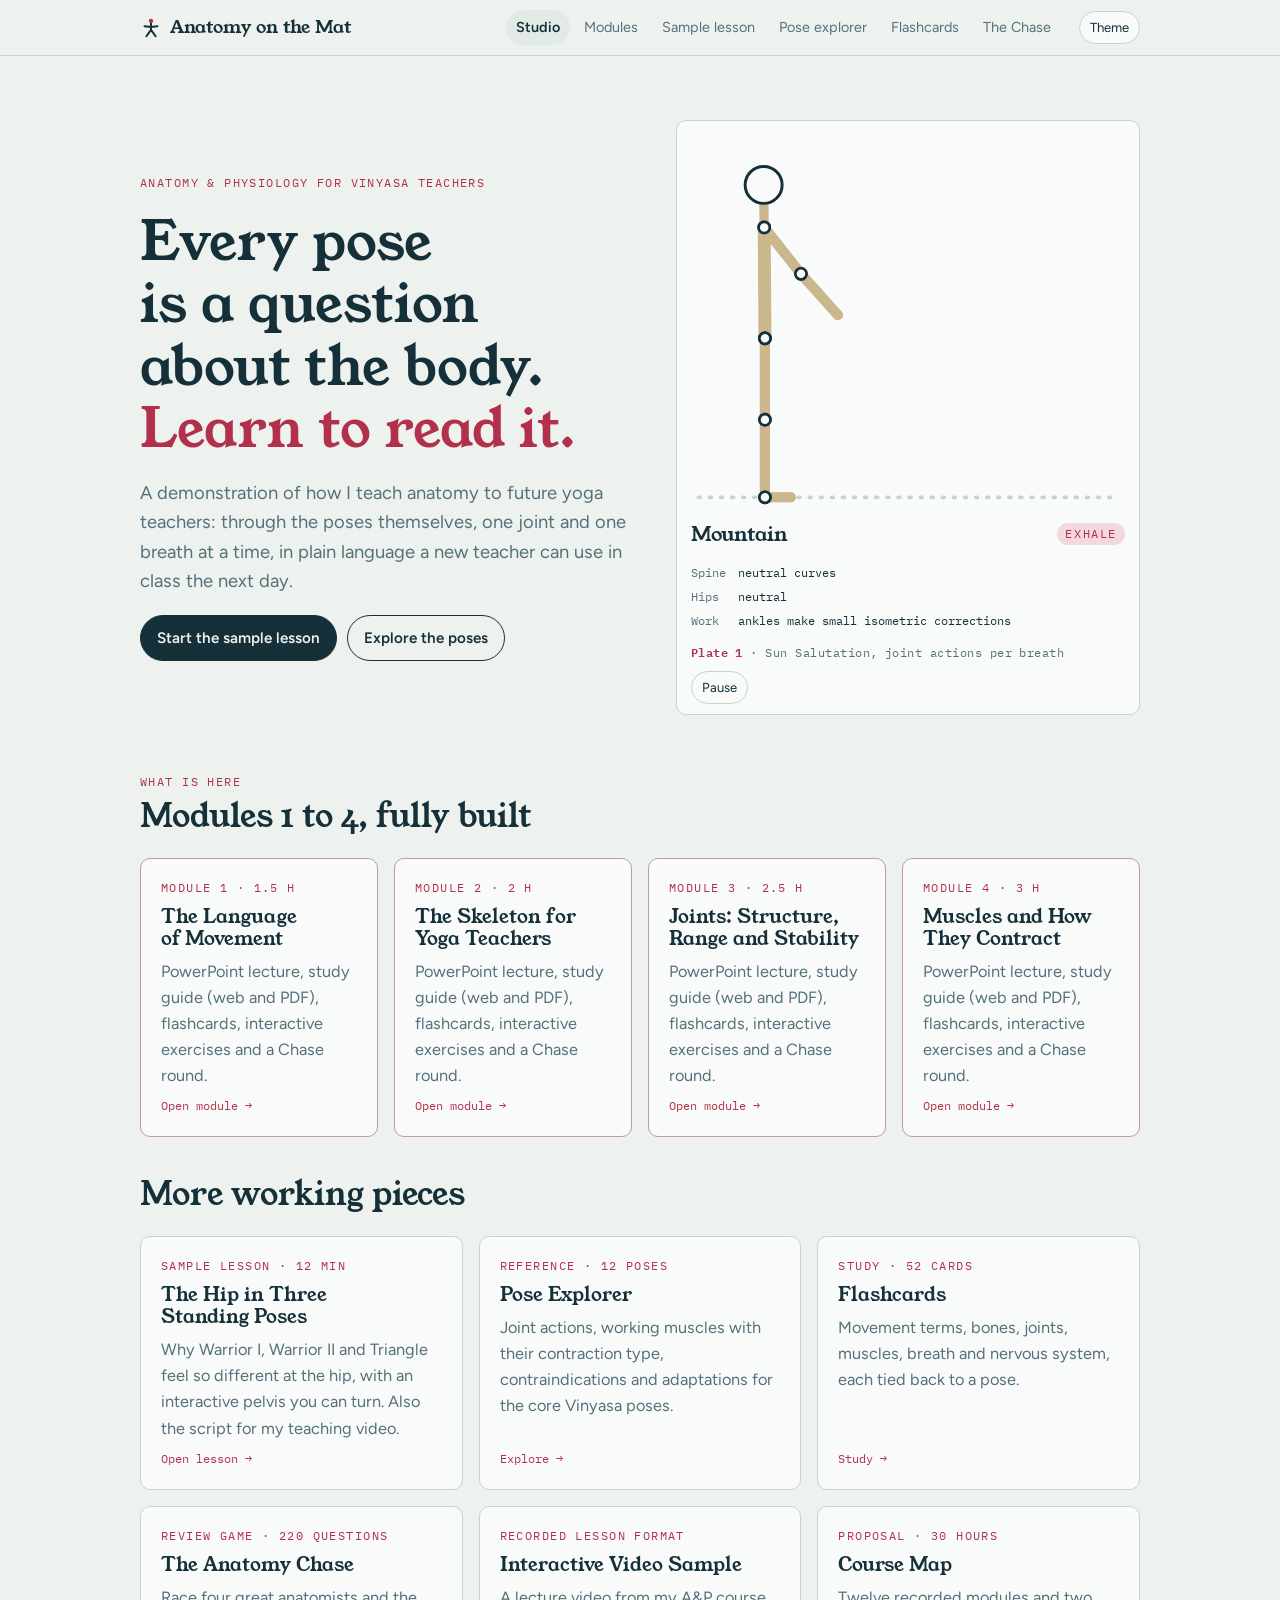
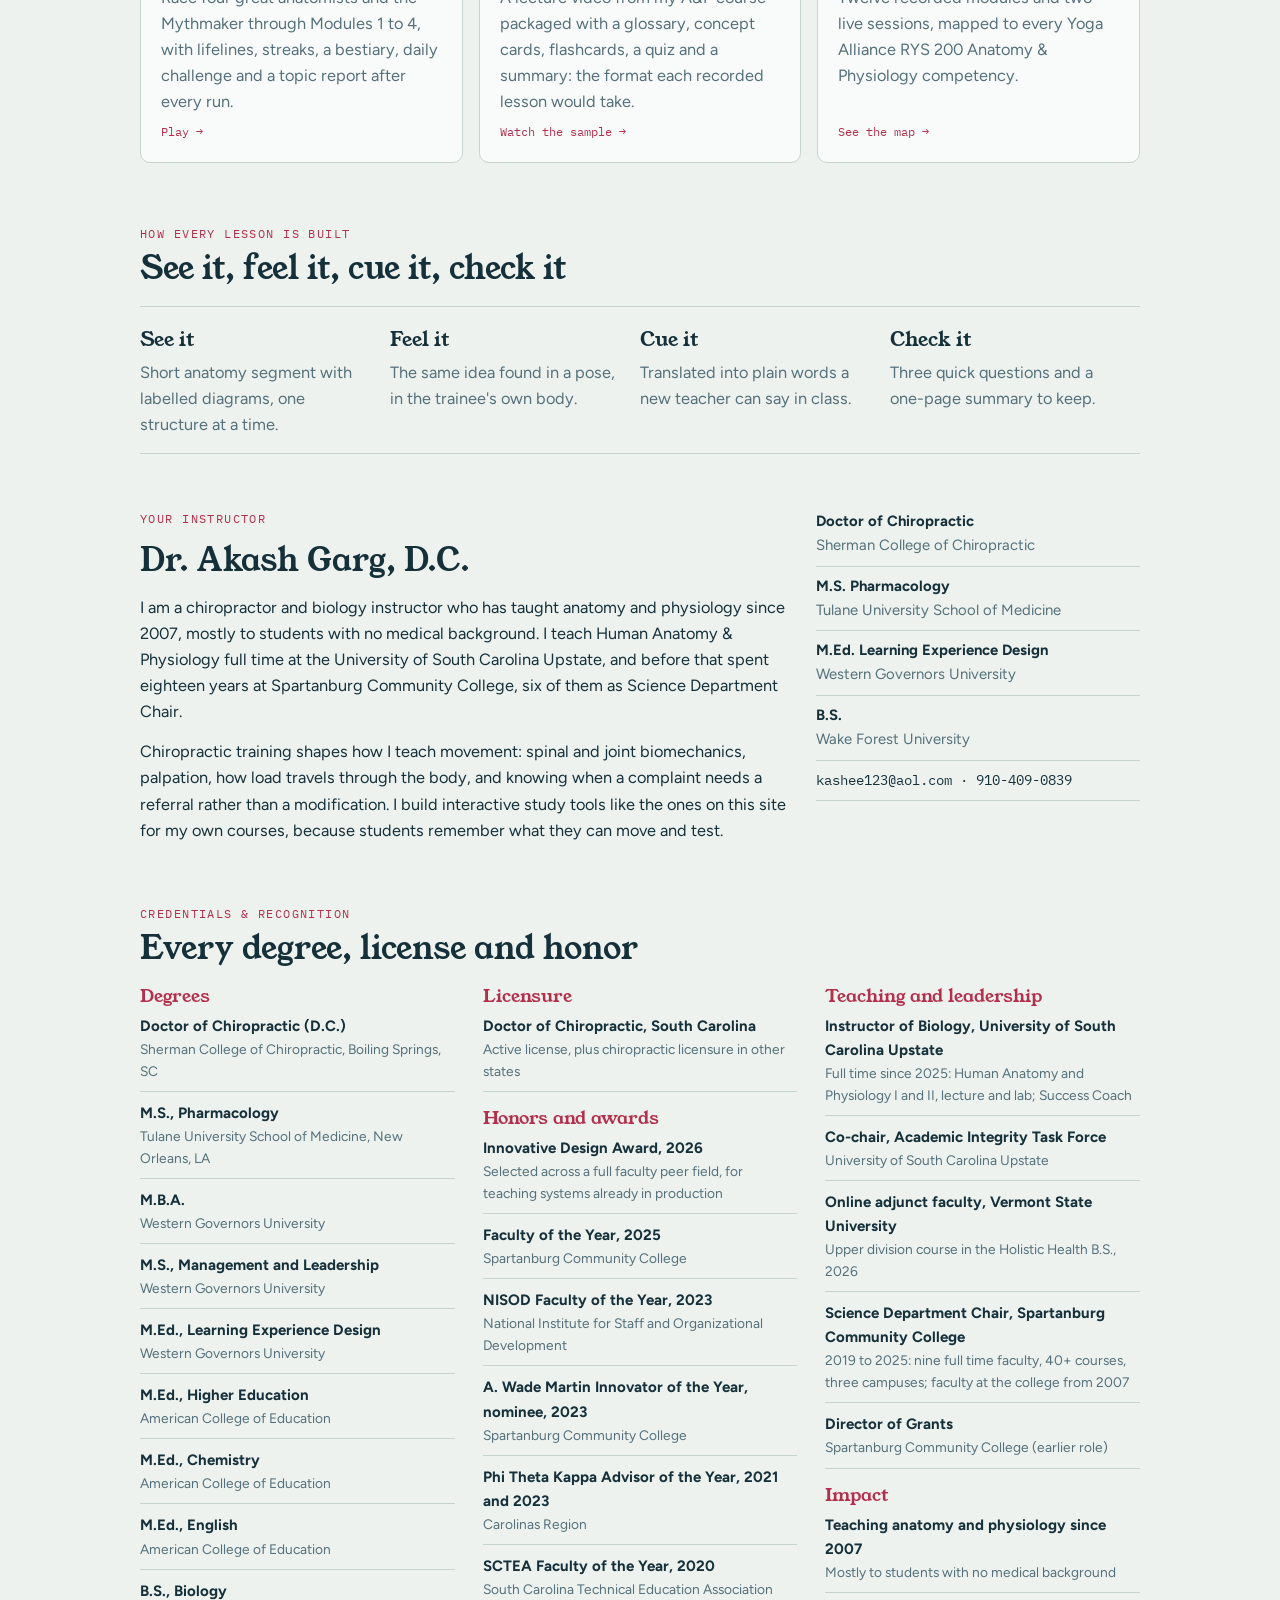
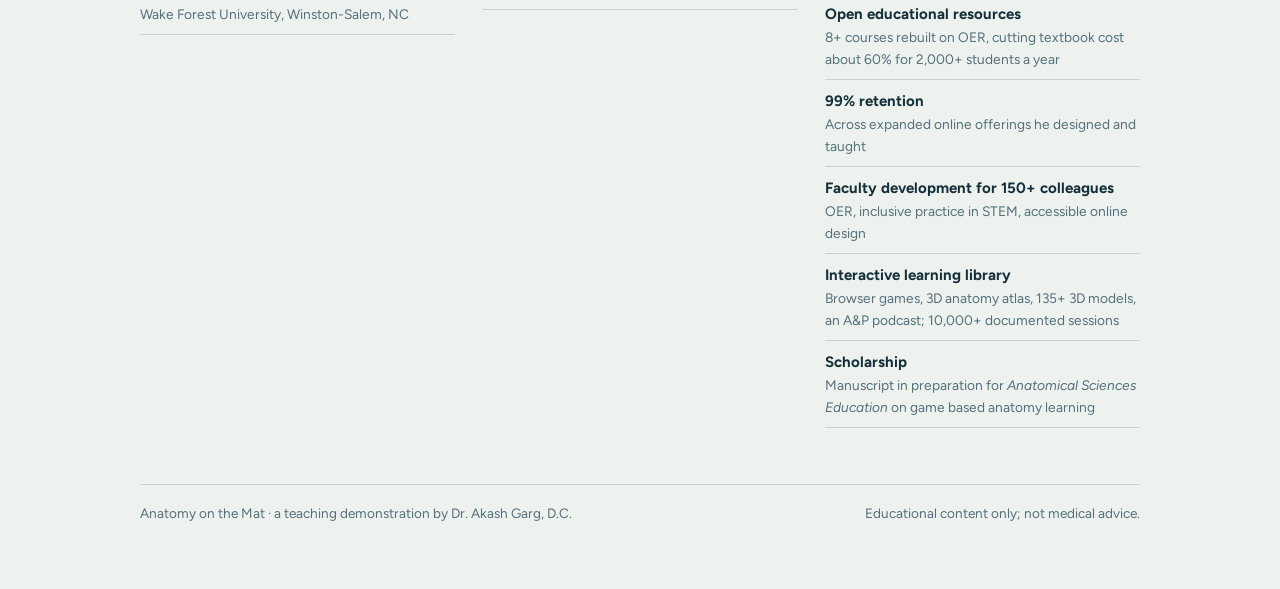
==== commit 291dadd7: "Remove USC Union from credentials" ====
--- a/index.html
+++ b/index.html
@@ -148,7 +148,7 @@
         <li><b>Co-chair, Academic Integrity Task Force</b><span>University of South Carolina Upstate</span></li>
         <li><b>Online adjunct faculty, Vermont State University</b><span>Upper division course in the Holistic Health B.S., 2026</span></li>
         <li><b>Science Department Chair, Spartanburg Community College</b><span>2019 to 2025: nine full time faculty, 40+ courses, three campuses; faculty at the college from 2007</span></li>
-        <li><b>Director of Grants</b><span>Spartanburg Community College (earlier role); adjunct faculty, USC Union</span></li>
+        <li><b>Director of Grants</b><span>Spartanburg Community College (earlier role)</span></li>
       </ul>
       <h3>Impact</h3><ul>
         <li><b>Teaching anatomy and physiology since 2007</b><span>Mostly to students with no medical background</span></li>
